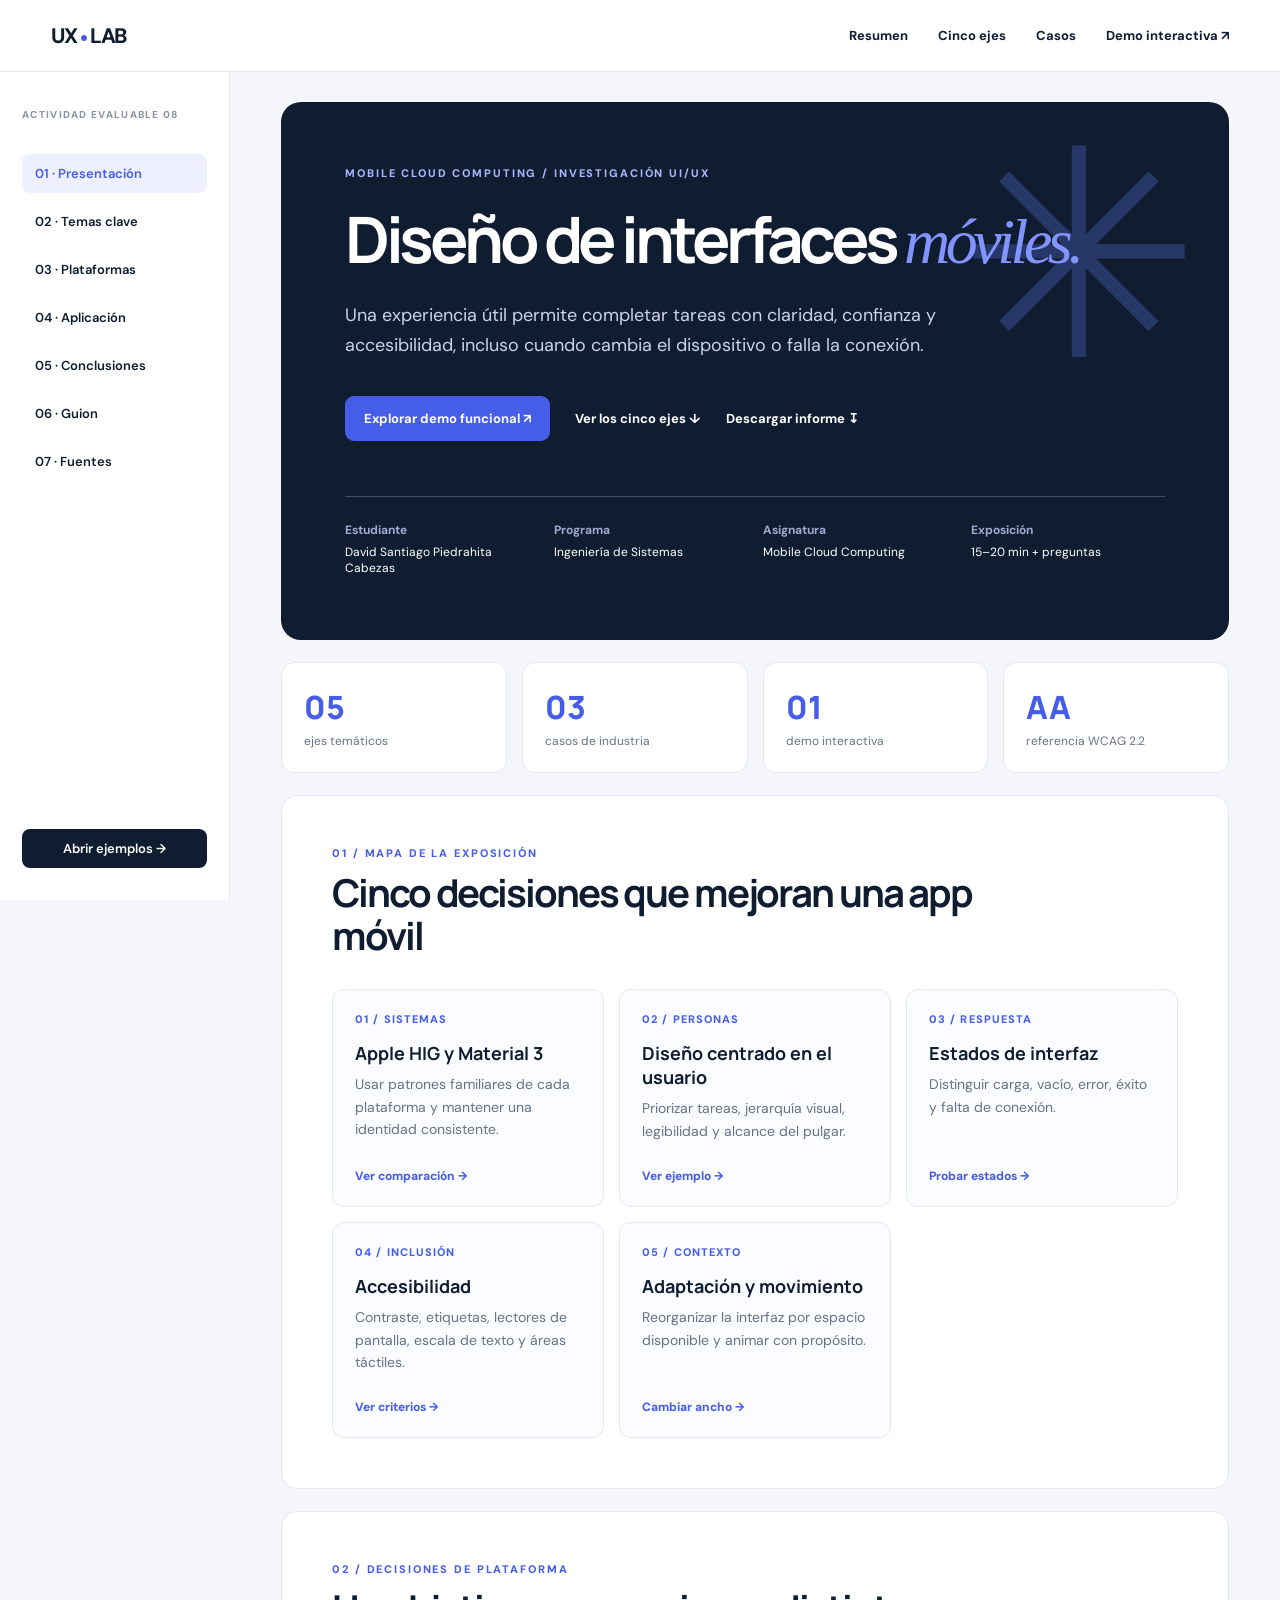
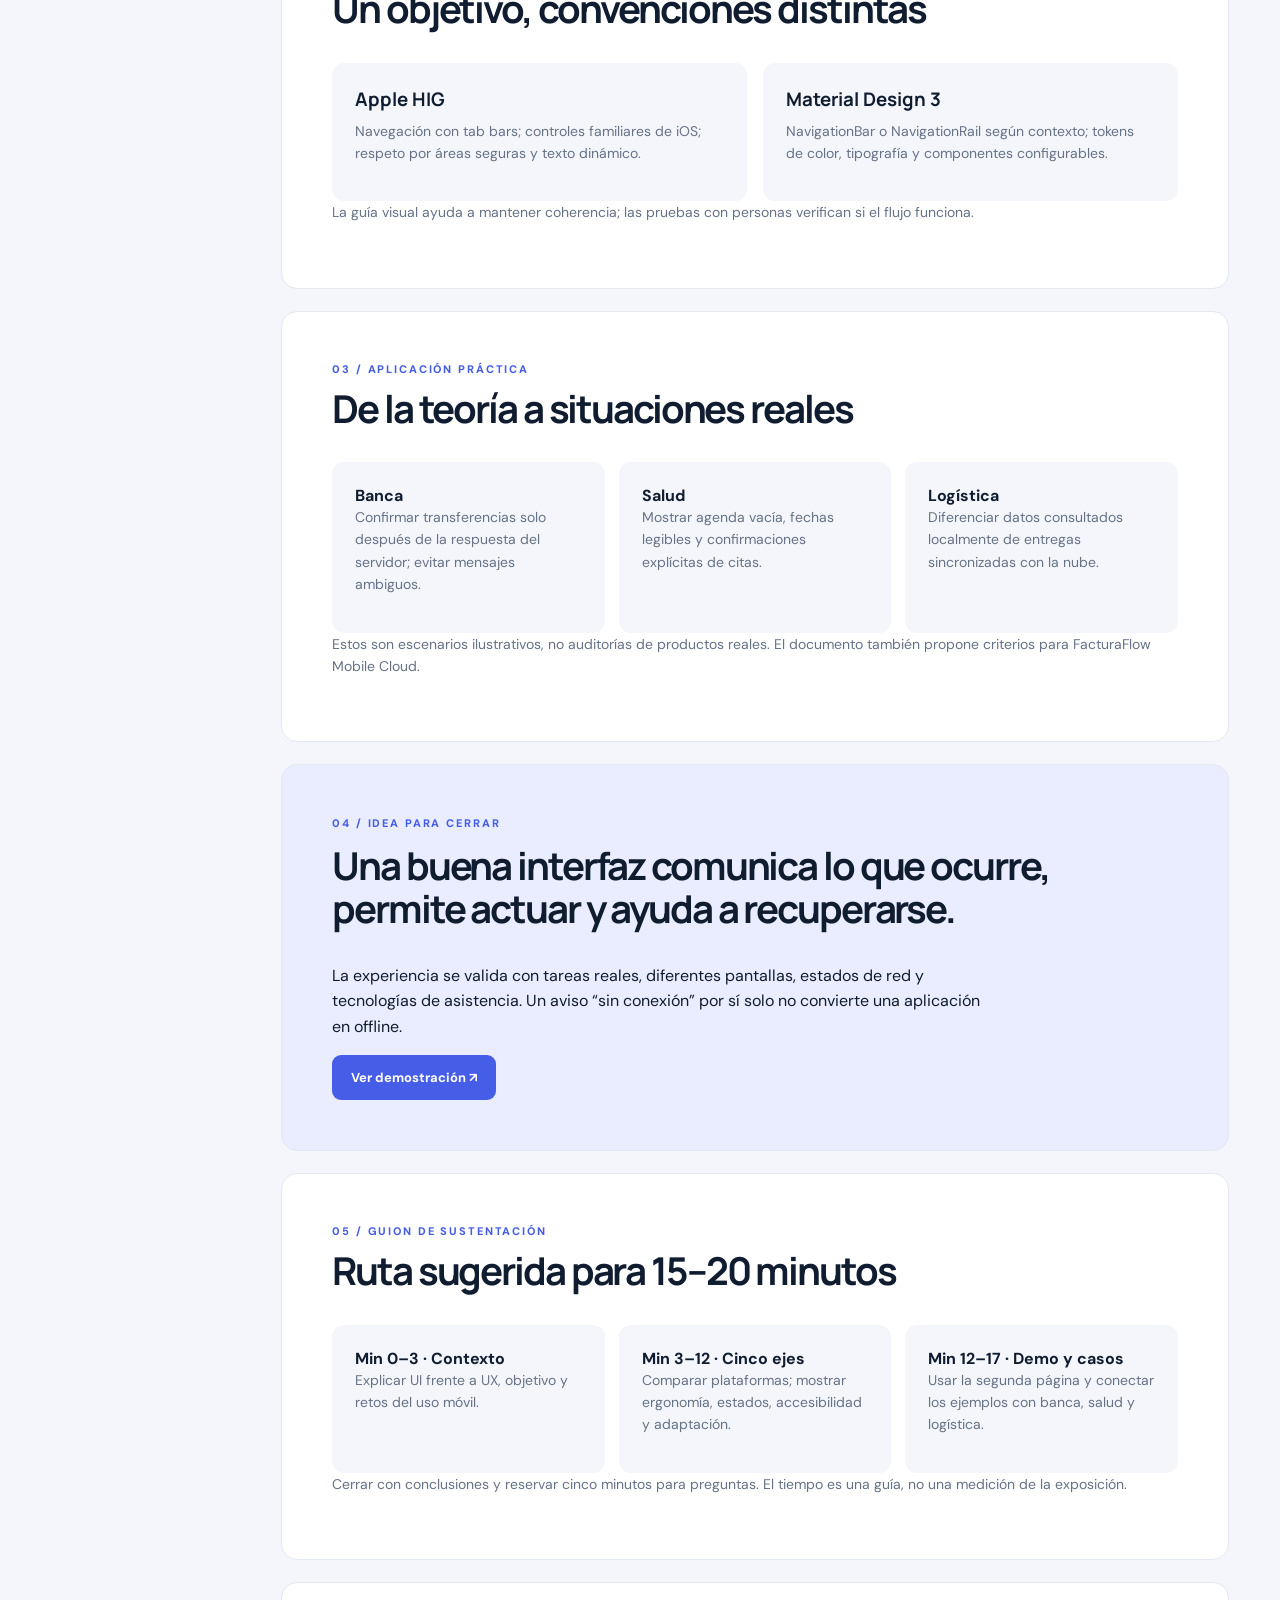
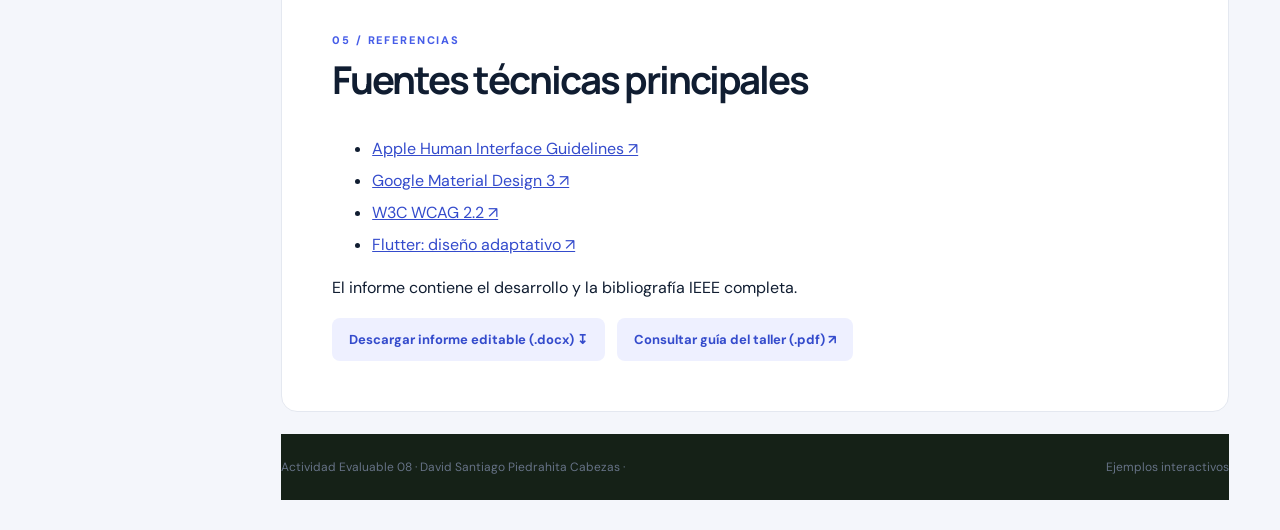
==== index.html @ 2a0f5be6 "Add Taller 8 UI UX presentation and interactive examples" ====
<!doctype html><html lang="es"><head><meta charset="utf-8"><meta name="viewport" content="width=device-width,initial-scale=1"><title>UI/UX móvil | Taller 8</title><link rel="stylesheet" href="styles.css"></head><body class="academic"><header class="dash-header"><a class="dash-logo" href="index.html">UX<span>●</span>LAB</a><nav aria-label="Navegación"><a href="#resumen">Resumen</a><a href="#ejes">Cinco ejes</a><a href="#casos">Casos</a><a href="ejemplos.html">Demo interactiva ↗</a></nav></header><main class="dash-layout"><aside class="sidebar"><p>ACTIVIDAD EVALUABLE 08</p><a href="#resumen">01 · Presentación</a><a href="#ejes">02 · Temas clave</a><a href="#comparacion">03 · Plataformas</a><a href="#casos">04 · Aplicación</a><a href="#conclusiones">05 · Conclusiones</a><a href="#guion">06 · Guion</a><a href="#fuentes">07 · Fuentes</a><a class="side-demo" href="ejemplos.html">Abrir ejemplos →</a></aside><div class="dash-main"><section id="resumen" class="intro-panel"><p class="kicker">MOBILE CLOUD COMPUTING / INVESTIGACIÓN UI/UX</p><h1>Diseño de interfaces <em>móviles.</em></h1><p class="lead">Una experiencia útil permite completar tareas con claridad, confianza y accesibilidad, incluso cuando cambia el dispositivo o falla la conexión.</p><div class="intro-actions"><a class="primary-link" href="ejemplos.html">Explorar demo funcional ↗</a><a href="#ejes">Ver los cinco ejes ↓</a><a href="documentos/informe-uiux-editable.docx" download>Descargar informe ↧</a></div><div class="identity"><span><b>Estudiante</b>David Santiago Piedrahita Cabezas</span><span><b>Programa</b>Ingeniería de Sistemas</span><span><b>Asignatura</b>Mobile Cloud Computing</span><span><b>Exposición</b>15–20 min + preguntas</span></div></section><section class="metric-row" aria-label="Resumen"><div><strong>05</strong><span>ejes temáticos</span></div><div><strong>03</strong><span>casos de industria</span></div><div><strong>01</strong><span>demo interactiva</span></div><div><strong>AA</strong><span>referencia WCAG 2.2</span></div></section><section id="ejes" class="dash-section"><p class="kicker">01 / MAPA DE LA EXPOSICIÓN</p><h2>Cinco decisiones que mejoran una app móvil</h2><div class="topic-grid"><article><span>01 / SISTEMAS</span><h3>Apple HIG y Material 3</h3><p>Usar patrones familiares de cada plataforma y mantener una identidad consistente.</p><a href="ejemplos.html#plataformas">Ver comparación →</a></article><article><span>02 / PERSONAS</span><h3>Diseño centrado en el usuario</h3><p>Priorizar tareas, jerarquía visual, legibilidad y alcance del pulgar.</p><a href="ejemplos.html#ergonomia">Ver ejemplo →</a></article><article><span>03 / RESPUESTA</span><h3>Estados de interfaz</h3><p>Distinguir carga, vacío, error, éxito y falta de conexión.</p><a href="ejemplos.html#estados">Probar estados →</a></article><article><span>04 / INCLUSIÓN</span><h3>Accesibilidad</h3><p>Contraste, etiquetas, lectores de pantalla, escala de texto y áreas táctiles.</p><a href="ejemplos.html#accesibilidad">Ver criterios →</a></article><article><span>05 / CONTEXTO</span><h3>Adaptación y movimiento</h3><p>Reorganizar la interfaz por espacio disponible y animar con propósito.</p><a href="ejemplos.html#adaptacion">Cambiar ancho →</a></article></div></section><section id="comparacion" class="dash-section"><p class="kicker">02 / DECISIONES DE PLATAFORMA</p><h2>Un objetivo, convenciones distintas</h2><div class="compare"><div><h3>Apple HIG</h3><p>Navegación con tab bars; controles familiares de iOS; respeto por áreas seguras y texto dinámico.</p></div><div><h3>Material Design 3</h3><p>NavigationBar o NavigationRail según contexto; tokens de color, tipografía y componentes configurables.</p></div></div><p class="note">La guía visual ayuda a mantener coherencia; las pruebas con personas verifican si el flujo funciona.</p></section><section id="casos" class="dash-section"><p class="kicker">03 / APLICACIÓN PRÁCTICA</p><h2>De la teoría a situaciones reales</h2><div class="case-list"><div><b>Banca</b><p>Confirmar transferencias solo después de la respuesta del servidor; evitar mensajes ambiguos.</p></div><div><b>Salud</b><p>Mostrar agenda vacía, fechas legibles y confirmaciones explícitas de citas.</p></div><div><b>Logística</b><p>Diferenciar datos consultados localmente de entregas sincronizadas con la nube.</p></div></div><p class="note">Estos son escenarios ilustrativos, no auditorías de productos reales. El documento también propone criterios para FacturaFlow Mobile Cloud.</p></section><section id="conclusiones" class="dash-section conclusion"><p class="kicker">04 / IDEA PARA CERRAR</p><h2>Una buena interfaz comunica lo que ocurre, permite actuar y ayuda a recuperarse.</h2><p>La experiencia se valida con tareas reales, diferentes pantallas, estados de red y tecnologías de asistencia. Un aviso “sin conexión” por sí solo no convierte una aplicación en offline.</p><a class="primary-link" href="ejemplos.html">Ver demostración ↗</a></section><section id="guion" class="dash-section"><p class="kicker">05 / GUION DE SUSTENTACIÓN</p><h2>Ruta sugerida para 15–20 minutos</h2><div class="case-list"><div><b>Min 0–3 · Contexto</b><p>Explicar UI frente a UX, objetivo y retos del uso móvil.</p></div><div><b>Min 3–12 · Cinco ejes</b><p>Comparar plataformas; mostrar ergonomía, estados, accesibilidad y adaptación.</p></div><div><b>Min 12–17 · Demo y casos</b><p>Usar la segunda página y conectar los ejemplos con banca, salud y logística.</p></div></div><p class="note">Cerrar con conclusiones y reservar cinco minutos para preguntas. El tiempo es una guía, no una medición de la exposición.</p></section><section id="fuentes" class="dash-section"><p class="kicker">05 / REFERENCIAS</p><h2>Fuentes técnicas principales</h2><ul class="sources"><li><a href="https://developer.apple.com/design/human-interface-guidelines/">Apple Human Interface Guidelines ↗</a></li><li><a href="https://developer.android.com/develop/ui/compose/designsystems/material3">Google Material Design 3 ↗</a></li><li><a href="https://www.w3.org/TR/WCAG22/">W3C WCAG 2.2 ↗</a></li><li><a href="https://docs.flutter.dev/ui/adaptive-responsive/general">Flutter: diseño adaptativo ↗</a></li></ul><p>El informe contiene el desarrollo y la bibliografía IEEE completa.</p><div class="document-links"><a href="documentos/informe-uiux-editable.docx" download>Descargar informe editable (.docx) ↧</a><a href="documentos/guia-taller-8.pdf" target="_blank" rel="noopener">Consultar guía del taller (.pdf) ↗</a></div></section><footer>Actividad Evaluable 08 · David Santiago Piedrahita Cabezas · <a href="ejemplos.html">Ejemplos interactivos</a></footer></div></main></body></html>
---- styles.css ----
@import url('https://fonts.googleapis.com/css2?family=DM+Sans:wght@400;500;600;700&family=Manrope:wght@400;500;600;700;800&display=swap');
:root{--ink:#18261d;--muted:#626d60;--paper:#f6f3ed;--lime:#d9ef78;--line:#d9ddd1}*{box-sizing:border-box}html{scroll-behavior:smooth}body{margin:0;background:var(--paper);color:var(--ink);font-family:'DM Sans',Arial,sans-serif}a{color:inherit;text-decoration:none}button,a{outline-offset:4px}h1,h2,h3,p{margin-top:0}h1,h2,h3{font-family:Manrope,Arial,sans-serif}h2{letter-spacing:-.06em;line-height:1.13}em{font-family:Georgia,serif;font-weight:400} .site-header{height:90px;padding:0 6%;display:flex;align-items:center;justify-content:space-between;border-bottom:1px solid var(--line)}.brand{display:flex;align-items:center;gap:10px;font-family:Manrope,sans-serif;font-size:23px;font-weight:800;letter-spacing:-.07em}.brand-mark{display:grid;place-items:center;width:35px;height:35px;border-radius:50%;background:var(--ink);color:var(--lime);font-size:22px}.site-header nav{display:flex;gap:38px;font-size:14px;font-weight:600}.site-header nav a:hover,.header-contact:hover{opacity:.55}.header-contact{font-size:14px;font-weight:700;border-bottom:1px solid;padding-bottom:6px}.header-contact span{margin-left:25px}.hero{min-height:675px;display:grid;grid-template-columns:1fr 42%;position:relative;padding:80px 6% 75px;overflow:hidden}.hero-copy{position:relative;z-index:1;align-self:center}.eyebrow{font-size:11px;letter-spacing:.17em;text-transform:uppercase;font-weight:700}.dot{display:inline-block;width:8px;height:8px;border-radius:50%;background:#91ad42;margin-right:10px}.hero h1{font-size:clamp(64px,8vw,125px);letter-spacing:-.085em;line-height:1.08;margin:32px 0 30px}.hero h1 em{color:#7b9760;letter-spacing:-.07em}.hero-description{font-size:18px;max-width:390px;line-height:1.65;color:var(--muted);margin-bottom:35px}.button{display:inline-flex;align-items:center;justify-content:space-between;gap:45px;padding:18px 24px;border-radius:3px;font-weight:700;font-size:13px;transition:transform .2s,background .2s}.button:hover{transform:translateY(-3px)}.button-dark{background:var(--ink);color:white}.button-dark:hover{background:#39513a}.hero-art{min-height:495px;background:#dce8be;border-radius:240px 240px 8px 8px;position:relative;overflow:hidden;display:flex;align-items:center;justify-content:center}.art-orbit{position:absolute;width:570px;height:570px;border:1px solid #a5b795;border-radius:50%;top:-110px;left:-95px}.art-disc{position:absolute;width:330px;height:330px;background:#a0b78c;border-radius:50%;right:-85px;top:45px}.art-card{position:relative;background:#eff1de;width:230px;height:295px;transform:rotate(-13deg);box-shadow:25px 25px 0 #6e875f;padding:25px;display:flex;flex-direction:column;justify-content:space-between;font-family:Manrope;font-size:32px;line-height:1.15;font-weight:800;letter-spacing:-.07em}.art-spark{font-size:75px;align-self:flex-end;color:#a2b659}.art-caption{position:absolute;bottom:20px;right:25px;font-size:10px;letter-spacing:.12em}.hero-index{position:absolute;bottom:32px;left:6%;right:6%;display:flex;justify-content:space-between;font-size:10px;letter-spacing:.15em;color:#737d71}.section-pad{padding:110px 6%}.section-heading{display:flex;justify-content:space-between;align-items:end;gap:50px;margin-bottom:55px}.section-heading h2,.services h2{font-size:clamp(40px,5vw,70px);margin:24px 0 0}.section-heading>p{max-width:300px;color:var(--muted);line-height:1.7;font-size:15px}.project-grid{display:grid;grid-template-columns:1fr 1fr;gap:28px}.project-visual{height:390px;overflow:hidden;display:flex;align-items:center;justify-content:center}.project-one{background:#e5d9c6}.mock-app{width:67%;height:320px;background:#f9f4e8;border-radius:16px 16px 0 0;box-shadow:0 20px 45px #6d5e4d55;padding:22px 26px;transform:rotate(-6deg) translateY(35px)}.mock-top{display:flex;justify-content:space-between;font-weight:800}.mock-middle{font-family:Manrope;font-weight:800;font-size:clamp(24px,3vw,39px);letter-spacing:-.07em;margin-top:60px;line-height:1.13}.mock-middle i{font-family:Georgia;color:#b17b62;font-weight:400}.mock-pill{display:inline-block;margin-top:32px;background:#262b25;color:white;border-radius:30px;padding:11px 18px;font-size:10px}.project-two{background:#cfdfb8;position:relative}.mock-circle{width:320px;height:320px;border-radius:50%;background:#789765;position:absolute;right:7%;top:4%}.mock-label{position:relative;background:#f5f2df;padding:45px 35px;width:235px;height:285px;transform:rotate(8deg);font:800 47px/1 Manrope;letter-spacing:-.09em;box-shadow:-20px 20px 0 #afc095}.mock-label i{font-family:Georgia;font-weight:400;color:#718d64}.mock-label small{display:block;font:500 11px/1.5 'DM Sans';letter-spacing:0;margin-top:42px}.project-meta{display:flex;justify-content:space-between;align-items:start;padding:22px 3px}.project-meta h3{font-size:21px;margin-bottom:5px}.project-meta p{font-size:13px;color:var(--muted)}.project-meta>span{font-size:25px}.services{background:#e9eee3;display:grid;grid-template-columns:42% 1fr;gap:7%}.services-intro>p:last-child{line-height:1.75;color:var(--muted);max-width:380px;margin-top:30px}.service-list>div{display:grid;grid-template-columns:30px 1fr 22px;column-gap:20px;border-bottom:1px solid #c6d1c1;padding:25px 0}.service-list>div:first-child{border-top:1px solid #c6d1c1}.service-list span{font-size:13px}.service-list h3{font-size:23px;margin:0}.service-list p{grid-column:2;color:var(--muted);font-size:13px;line-height:1.5;margin:6px 0 0}.about{background:#d9ef78}.about-content{display:grid;grid-template-columns:1.5fr 1fr;gap:12%;align-items:end}.about h2{font-size:clamp(46px,6vw,85px);margin:25px 0 55px}.about-content p{line-height:1.75;max-width:350px;margin-bottom:65px}.about-bottom{display:flex;justify-content:space-between;align-items:center;border-top:1px solid #abc35d;padding-top:25px;font-size:12px;font-weight:600}.asterisk{font-size:38px}.contact{background:var(--ink);color:white;text-align:center}.contact .eyebrow{color:var(--lime)}.contact h2{font-size:clamp(48px,6vw,85px);margin:30px 0 40px}.contact h2 em{color:var(--lime)}.button-light{background:var(--lime);color:var(--ink)}.button-light:hover{background:white}footer{background:#152117;color:white;display:flex;align-items:center;justify-content:space-between;padding:35px 6%;font-size:12px}footer p{color:#a9b8a8;margin:0}footer .brand-mark{background:var(--lime);color:var(--ink)}@media(max-width:800px){.site-header{height:72px}.site-header nav{display:none}.hero{grid-template-columns:1fr;padding-top:65px}.hero h1{font-size:clamp(58px,12vw,95px)}.hero-art{min-height:400px;margin-top:55px}.hero-index{position:static;grid-column:1;margin-top:40px}.section-heading,.about-content{display:block}.section-heading>p{margin-top:25px}.services{grid-template-columns:1fr}.project-visual{height:300px}}@media(max-width:560px){.site-header,.section-pad{padding-left:6%;padding-right:6%}.hero{padding-left:6%;padding-right:6%}.hero h1{font-size:57px}.hero-art{min-height:340px}.project-grid{grid-template-columns:1fr}.section-pad{padding-top:75px;padding-bottom:75px}.services h2,.section-heading h2{font-size:42px}.about h2{font-size:48px}.about-bottom span:first-child{max-width:100px}.about-bottom span:last-child{max-width:100px;text-align:right}footer{flex-wrap:wrap;gap:20px}footer p{order:3;width:100%}.hero-index span{display:none}}
/* Presentación del Taller 8 */
:root{--navy:#101d31;--blue:#465de8;--soft:#f4f6fb}.academic{background:var(--soft);color:var(--navy);font-family:'DM Sans',Arial,sans-serif}.academic h1,.academic h2,.academic h3{font-family:Manrope,Arial,sans-serif}.academic em{color:#8294ff}.dash-header{height:72px;background:#fff;border-bottom:1px solid #e4e8f0;padding:0 4%;display:flex;align-items:center;justify-content:space-between;position:sticky;top:0;z-index:10}.dash-logo{font-weight:800;font-size:21px;letter-spacing:-.06em}.dash-logo span{color:var(--blue);font-size:14px;vertical-align:middle;margin:0 3px}.dash-header nav{display:flex;gap:30px;font-size:13px;font-weight:700}.dash-header nav a:hover,.sidebar a:hover{color:var(--blue)}.dash-layout{display:grid;grid-template-columns:230px 1fr}.sidebar{background:#fff;border-right:1px solid #e4e8f0;min-height:calc(100vh - 72px);padding:32px 22px;position:sticky;top:72px;height:calc(100vh - 72px);display:flex;flex-direction:column;gap:9px}.sidebar p{font-size:10px;font-weight:800;letter-spacing:.13em;color:#8b94a6;margin:4px 0 24px}.sidebar a{font-size:13px;padding:11px 13px;border-radius:8px;font-weight:600}.sidebar a:first-of-type{background:#eef0ff;color:var(--blue)}.sidebar .side-demo{margin-top:auto;background:var(--navy);color:#fff;text-align:center}.dash-main{min-width:0;padding:30px clamp(22px,4vw,65px)}.intro-panel{background:var(--navy);border-radius:20px;padding:clamp(30px,5vw,65px);color:white;overflow:hidden;position:relative}.intro-panel:after{content:'✳';position:absolute;font-size:290px;color:#273868;right:3%;top:2%;line-height:1;z-index:0}.intro-panel>*{position:relative;z-index:1}.kicker{font-size:11px;letter-spacing:.17em;font-weight:800;color:var(--blue)}.intro-panel .kicker{color:#a9b7ff}.intro-panel h1,.demo-hero h1{font-size:clamp(42px,5vw,78px);line-height:1.1;letter-spacing:-.07em;max-width:750px;margin:24px 0}.lead{font-size:18px;line-height:1.65;max-width:600px;color:#cbd3e8}.intro-actions{display:flex;align-items:center;gap:25px;margin:35px 0 55px;font-size:13px;font-weight:700}.primary-link{display:inline-block;background:var(--blue);color:white;border:0;border-radius:9px;padding:14px 19px;font:700 13px 'DM Sans';cursor:pointer}.primary-link:hover{background:#3146c5}.identity{border-top:1px solid #40506b;padding-top:25px;display:grid;grid-template-columns:repeat(4,1fr);gap:15px;font-size:12px}.identity span b{display:block;color:#9eacd0;margin-bottom:6px}.metric-row{display:grid;grid-template-columns:repeat(4,1fr);gap:15px;margin:22px 0}.metric-row div{background:#fff;border:1px solid #e4e8f0;border-radius:13px;padding:22px}.metric-row strong{font:800 32px Manrope;display:block;color:var(--blue)}.metric-row span{color:#677286;font-size:12px}.dash-section{background:#fff;border:1px solid #e4e8f0;border-radius:16px;padding:clamp(25px,4vw,50px);margin:22px 0;scroll-margin-top:90px}.dash-section h2{font-size:clamp(30px,3vw,45px);letter-spacing:-.055em;max-width:650px}.topic-grid{display:grid;grid-template-columns:repeat(3,1fr);gap:15px}.topic-grid article{border:1px solid #e4e8f0;background:#fbfcff;border-radius:12px;padding:22px;display:flex;flex-direction:column}.topic-grid article>span,.number{color:var(--blue);font-size:11px;font-weight:800;letter-spacing:.1em}.topic-grid h3{font-size:18px;margin:15px 0 8px}.topic-grid p,.compare p,.case-list p,.note{color:#667286;line-height:1.6;font-size:14px}.topic-grid a{color:var(--blue);font-size:12px;font-weight:800;margin-top:auto;padding-top:12px}.compare{display:grid;grid-template-columns:1fr 1fr;gap:16px}.compare div,.case-list div{background:#f4f6fb;padding:23px;border-radius:12px}.compare h3{margin-bottom:8px}.case-list{display:grid;grid-template-columns:repeat(3,1fr);gap:14px}.conclusion{background:#e9edff}.conclusion h2{max-width:780px}.conclusion p{max-width:650px;line-height:1.6}.sources{line-height:2}.sources a{color:#344bcc;text-decoration:underline}.dash-main footer,.demo-main footer{padding:25px 0;color:#667286;font-size:12px}.demo-main{max-width:1200px;margin:auto;padding:40px 5%}.demo-hero{padding:40px 0 70px}.demo-hero h1{color:var(--navy)}.demo-hero p:last-child{max-width:620px;color:#667286;line-height:1.6}.demo-section{scroll-margin-top:90px;background:#fff;border:1px solid #e4e8f0;border-radius:18px;padding:55px;display:grid;grid-template-columns:1fr 1fr;gap:60px;align-items:center;margin-bottom:25px;min-height:420px}.demo-section.reverse .demo-text{order:2}.demo-text h2{font-size:clamp(32px,3vw,48px);letter-spacing:-.06em;margin:18px 0}.demo-text p,.demo-text li{color:#5f6d81;line-height:1.7;font-size:15px}.segmented,.state-controls{display:flex;flex-wrap:wrap;gap:8px;margin-top:25px}.segmented button,.state-controls button{border:1px solid #dce2f0;background:white;color:var(--navy);border-radius:8px;padding:12px 16px;min-height:44px;cursor:pointer;font-weight:700}.segmented button.active,.state-controls button.active{background:var(--blue);color:white;border-color:var(--blue)}.phone-wrap{display:flex;justify-content:center;background:#eef1ff;border-radius:16px;padding:25px}.phone{width:245px;height:440px;border:7px solid #222f46;background:#f9faff;border-radius:30px;position:relative;overflow:hidden;box-shadow:0 18px 28px #26345d30}.phone-status{padding:15px 17px;font-size:10px;font-weight:800;display:flex;justify-content:space-between}.phone-content{padding:23px 18px}.phone-content>small,.phone-card small{font-size:10px;font-weight:800;color:#7c88a7}.phone-content h3{font-size:27px;line-height:1.13;letter-spacing:-.06em;margin:13px 0 25px}.phone-card{background:#dce3ff;border-radius:13px;padding:17px;margin-bottom:11px}.phone-card b{display:block;margin:10px 0 4px}.phone-card p,.phone-content p{font-size:11px;color:#69758e}.phone-card.pale{background:#edf0f7}.phone-nav{position:absolute;bottom:0;left:0;right:0;background:#fff;border-top:1px solid #dce2ee;display:flex;justify-content:space-around;padding:12px}.phone-nav span{text-align:center;color:#394fbb}.phone-nav small{display:block;font-size:9px}.phone.material{border-radius:23px}.phone.material .phone-card{border-radius:23px;background:#dce7de}.phone.material .phone-nav{border-radius:20px 20px 0 0;background:#edf2e9}.phone label{display:block;font-size:11px;font-weight:700;margin:15px 0 5px}.phone input{width:100%;padding:10px;border:1px solid #c7d0df;border-radius:7px;font-size:11px;background:white}.phone-action{position:absolute;bottom:38px;left:15px;right:15px;background:var(--blue);color:white;border:0;border-radius:9px;min-height:48px;font-weight:800;cursor:pointer}.phone-feedback{position:absolute;bottom:2px;left:12px;right:12px;font-size:9px;text-align:center}.tip{padding:15px;background:#eff2ff;border-left:3px solid var(--blue)}.state-card,.check-card{border:1px solid #e4e8f0;background:#fafbff;padding:35px;border-radius:16px}.state-icon{width:60px;height:60px;border-radius:50%;display:grid;place-items:center;background:#e4e9ff;color:var(--blue);font-size:32px}.state-card h3{font-size:24px;margin:20px 0 8px}.state-card p{color:#667286;min-height:45px}.check-card label{display:flex;align-items:center;gap:12px;padding:13px 0;border-top:1px solid #e1e6f0;font-size:13px}.check-card input{width:20px;height:20px;accent-color:var(--blue)}.adaptive-card{display:grid;grid-template-columns:1fr 1fr;gap:12px}.adaptive-card div{background:#e9edff;padding:25px;border-radius:13px}.adaptive-card span{color:var(--blue);font-weight:800}.adaptive-card h3{margin:35px 0 5px}.adaptive-card p{font-size:13px;color:#667286}@media(max-width:950px){.sidebar{display:none}.dash-layout{display:block}.topic-grid{grid-template-columns:repeat(2,1fr)}.identity{grid-template-columns:repeat(2,1fr)}.demo-section{gap:25px;padding:30px}}@media(max-width:650px){.dash-header nav a:not(:last-child){display:none}.dash-header{padding:0 5%}.dash-main{padding:18px}.intro-panel:after{font-size:180px;right:-30px}.intro-actions{flex-wrap:wrap}.identity,.metric-row,.topic-grid,.compare,.case-list,.demo-section,.adaptive-card{grid-template-columns:1fr}.demo-section.reverse .demo-text{order:0}.demo-main{padding:20px}.demo-section{padding:24px}.metric-row{grid-template-columns:repeat(2,1fr)}}@media(prefers-reduced-motion:reduce){*,*:before,*:after{scroll-behavior:auto!important;transition:none!important;animation:none!important}}.academic :focus-visible{outline:3px solid #f5a623;outline-offset:3px}
.document-links{display:flex;flex-wrap:wrap;gap:12px;margin-top:20px}.document-links a{display:inline-block;background:#eef0ff;color:#344bcc;border-radius:8px;padding:13px 17px;font-size:13px;font-weight:700}.document-links a:hover{background:#dfe5ff}
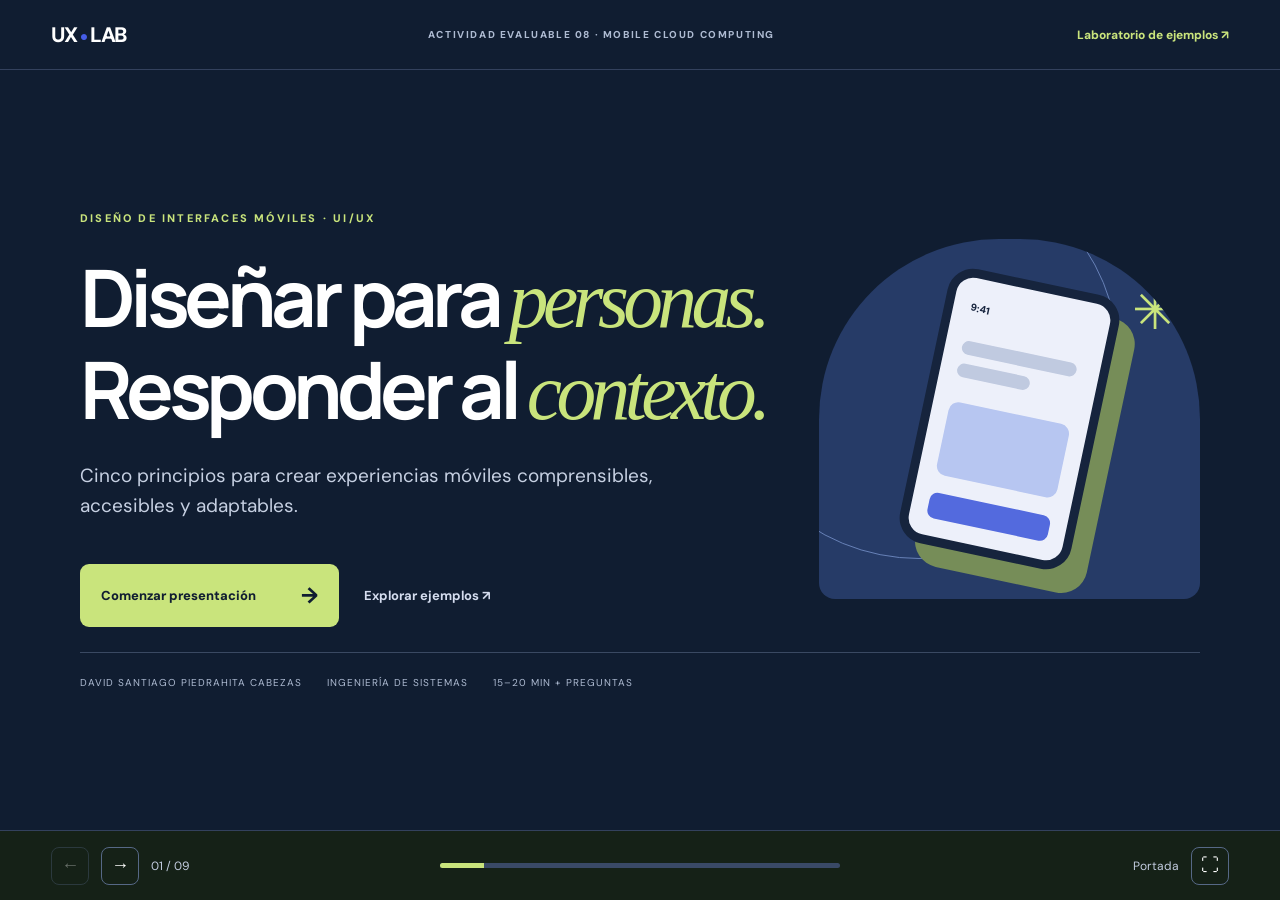
==== commit 2d541a4b: "Redesign presentation as interactive slides and expand examples" ====
--- a/index.html
+++ b/index.html
@@ -1 +1,18 @@
-<!doctype html><html lang="es"><head><meta charset="utf-8"><meta name="viewport" content="width=device-width,initial-scale=1"><title>UI/UX móvil | Taller 8</title><link rel="stylesheet" href="styles.css"></head><body class="academic"><header class="dash-header"><a class="dash-logo" href="index.html">UX<span>●</span>LAB</a><nav aria-label="Navegación"><a href="#resumen">Resumen</a><a href="#ejes">Cinco ejes</a><a href="#casos">Casos</a><a href="ejemplos.html">Demo interactiva ↗</a></nav></header><main class="dash-layout"><aside class="sidebar"><p>ACTIVIDAD EVALUABLE 08</p><a href="#resumen">01 · Presentación</a><a href="#ejes">02 · Temas clave</a><a href="#comparacion">03 · Plataformas</a><a href="#casos">04 · Aplicación</a><a href="#conclusiones">05 · Conclusiones</a><a href="#guion">06 · Guion</a><a href="#fuentes">07 · Fuentes</a><a class="side-demo" href="ejemplos.html">Abrir ejemplos →</a></aside><div class="dash-main"><section id="resumen" class="intro-panel"><p class="kicker">MOBILE CLOUD COMPUTING / INVESTIGACIÓN UI/UX</p><h1>Diseño de interfaces <em>móviles.</em></h1><p class="lead">Una experiencia útil permite completar tareas con claridad, confianza y accesibilidad, incluso cuando cambia el dispositivo o falla la conexión.</p><div class="intro-actions"><a class="primary-link" href="ejemplos.html">Explorar demo funcional ↗</a><a href="#ejes">Ver los cinco ejes ↓</a><a href="documentos/informe-uiux-editable.docx" download>Descargar informe ↧</a></div><div class="identity"><span><b>Estudiante</b>David Santiago Piedrahita Cabezas</span><span><b>Programa</b>Ingeniería de Sistemas</span><span><b>Asignatura</b>Mobile Cloud Computing</span><span><b>Exposición</b>15–20 min + preguntas</span></div></section><section class="metric-row" aria-label="Resumen"><div><strong>05</strong><span>ejes temáticos</span></div><div><strong>03</strong><span>casos de industria</span></div><div><strong>01</strong><span>demo interactiva</span></div><div><strong>AA</strong><span>referencia WCAG 2.2</span></div></section><section id="ejes" class="dash-section"><p class="kicker">01 / MAPA DE LA EXPOSICIÓN</p><h2>Cinco decisiones que mejoran una app móvil</h2><div class="topic-grid"><article><span>01 / SISTEMAS</span><h3>Apple HIG y Material 3</h3><p>Usar patrones familiares de cada plataforma y mantener una identidad consistente.</p><a href="ejemplos.html#plataformas">Ver comparación →</a></article><article><span>02 / PERSONAS</span><h3>Diseño centrado en el usuario</h3><p>Priorizar tareas, jerarquía visual, legibilidad y alcance del pulgar.</p><a href="ejemplos.html#ergonomia">Ver ejemplo →</a></article><article><span>03 / RESPUESTA</span><h3>Estados de interfaz</h3><p>Distinguir carga, vacío, error, éxito y falta de conexión.</p><a href="ejemplos.html#estados">Probar estados →</a></article><article><span>04 / INCLUSIÓN</span><h3>Accesibilidad</h3><p>Contraste, etiquetas, lectores de pantalla, escala de texto y áreas táctiles.</p><a href="ejemplos.html#accesibilidad">Ver criterios →</a></article><article><span>05 / CONTEXTO</span><h3>Adaptación y movimiento</h3><p>Reorganizar la interfaz por espacio disponible y animar con propósito.</p><a href="ejemplos.html#adaptacion">Cambiar ancho →</a></article></div></section><section id="comparacion" class="dash-section"><p class="kicker">02 / DECISIONES DE PLATAFORMA</p><h2>Un objetivo, convenciones distintas</h2><div class="compare"><div><h3>Apple HIG</h3><p>Navegación con tab bars; controles familiares de iOS; respeto por áreas seguras y texto dinámico.</p></div><div><h3>Material Design 3</h3><p>NavigationBar o NavigationRail según contexto; tokens de color, tipografía y componentes configurables.</p></div></div><p class="note">La guía visual ayuda a mantener coherencia; las pruebas con personas verifican si el flujo funciona.</p></section><section id="casos" class="dash-section"><p class="kicker">03 / APLICACIÓN PRÁCTICA</p><h2>De la teoría a situaciones reales</h2><div class="case-list"><div><b>Banca</b><p>Confirmar transferencias solo después de la respuesta del servidor; evitar mensajes ambiguos.</p></div><div><b>Salud</b><p>Mostrar agenda vacía, fechas legibles y confirmaciones explícitas de citas.</p></div><div><b>Logística</b><p>Diferenciar datos consultados localmente de entregas sincronizadas con la nube.</p></div></div><p class="note">Estos son escenarios ilustrativos, no auditorías de productos reales. El documento también propone criterios para FacturaFlow Mobile Cloud.</p></section><section id="conclusiones" class="dash-section conclusion"><p class="kicker">04 / IDEA PARA CERRAR</p><h2>Una buena interfaz comunica lo que ocurre, permite actuar y ayuda a recuperarse.</h2><p>La experiencia se valida con tareas reales, diferentes pantallas, estados de red y tecnologías de asistencia. Un aviso “sin conexión” por sí solo no convierte una aplicación en offline.</p><a class="primary-link" href="ejemplos.html">Ver demostración ↗</a></section><section id="guion" class="dash-section"><p class="kicker">05 / GUION DE SUSTENTACIÓN</p><h2>Ruta sugerida para 15–20 minutos</h2><div class="case-list"><div><b>Min 0–3 · Contexto</b><p>Explicar UI frente a UX, objetivo y retos del uso móvil.</p></div><div><b>Min 3–12 · Cinco ejes</b><p>Comparar plataformas; mostrar ergonomía, estados, accesibilidad y adaptación.</p></div><div><b>Min 12–17 · Demo y casos</b><p>Usar la segunda página y conectar los ejemplos con banca, salud y logística.</p></div></div><p class="note">Cerrar con conclusiones y reservar cinco minutos para preguntas. El tiempo es una guía, no una medición de la exposición.</p></section><section id="fuentes" class="dash-section"><p class="kicker">05 / REFERENCIAS</p><h2>Fuentes técnicas principales</h2><ul class="sources"><li><a href="https://developer.apple.com/design/human-interface-guidelines/">Apple Human Interface Guidelines ↗</a></li><li><a href="https://developer.android.com/develop/ui/compose/designsystems/material3">Google Material Design 3 ↗</a></li><li><a href="https://www.w3.org/TR/WCAG22/">W3C WCAG 2.2 ↗</a></li><li><a href="https://docs.flutter.dev/ui/adaptive-responsive/general">Flutter: diseño adaptativo ↗</a></li></ul><p>El informe contiene el desarrollo y la bibliografía IEEE completa.</p><div class="document-links"><a href="documentos/informe-uiux-editable.docx" download>Descargar informe editable (.docx) ↧</a><a href="documentos/guia-taller-8.pdf" target="_blank" rel="noopener">Consultar guía del taller (.pdf) ↗</a></div></section><footer>Actividad Evaluable 08 · David Santiago Piedrahita Cabezas · <a href="ejemplos.html">Ejemplos interactivos</a></footer></div></main></body></html>
+<!doctype html>
+<html lang="es"><head><meta charset="utf-8"><meta name="viewport" content="width=device-width,initial-scale=1"><meta name="theme-color" content="#101d31"><meta name="description" content="Presentación dinámica del Taller 8 sobre diseño UI/UX móvil."><title>Presentación UI/UX móvil · Taller 8</title><link rel="stylesheet" href="styles.css"></head>
+<body class="presentation">
+<a class="skip-link" href="#slide-stage">Ir a la presentación</a>
+<header class="presentation-header"><a class="dash-logo" href="index.html" aria-label="Inicio de presentación">UX<span>●</span>LAB</a><span class="presentation-course">ACTIVIDAD EVALUABLE 08 · MOBILE CLOUD COMPUTING</span><a class="presentation-demo" href="ejemplos.html">Laboratorio de ejemplos ↗</a></header>
+<main id="slide-stage" class="slide-stage" tabindex="-1" aria-label="Presentación del Taller 8">
+<section class="slide active" data-title="Portada" aria-labelledby="slide-1-title"><div class="slide-content cover"><div><p class="slide-kicker">DISEÑO DE INTERFACES MÓVILES · UI/UX</p><h1 id="slide-1-title">Diseñar para <em>personas.</em><br>Responder al <em>contexto.</em></h1><p class="slide-lead">Cinco principios para crear experiencias móviles comprensibles, accesibles y adaptables.</p><div class="cover-actions"><button type="button" class="slide-cta" data-next>Comenzar presentación <span>→</span></button><a href="ejemplos.html">Explorar ejemplos ↗</a></div></div><div class="cover-art" aria-hidden="true"><div class="art-ring"></div><div class="art-device"><span>9:41</span><div class="art-line"></div><div class="art-line short"></div><div class="art-tile"></div><div class="art-button"></div></div><span class="art-star">✳</span></div><div class="cover-author"><span>DAVID SANTIAGO PIEDRAHITA CABEZAS</span><span>INGENIERÍA DE SISTEMAS</span><span>15–20 MIN + PREGUNTAS</span></div></div></section>
+<section class="slide" data-title="Propósito" aria-labelledby="slide-2-title"><div class="slide-content"><p class="slide-kicker">01 / PUNTO DE PARTIDA</p><h2 id="slide-2-title">Una interfaz funciona cuando la persona <em>entiende y actúa.</em></h2><div class="principle-grid"><div><span>UI</span><h3>Lo que se ve y se toca</h3><p>Controles, tipografía, colores, formularios y navegación.</p></div><div><span>UX</span><h3>Lo que se vive</h3><p>Aprender, completar una tarea, recuperarse de errores y confiar en el resultado.</p></div></div><p class="slide-takeaway">Pregunta guía: ¿puede alguien completar la tarea sin recibir instrucciones?</p></div></section>
+<section class="slide" data-title="Plataformas" aria-labelledby="slide-3-title"><div class="slide-content"><p class="slide-kicker">02 / PAUTAS DE PLATAFORMA</p><h2 id="slide-3-title">Consistencia con el sistema. <em>Claridad para la tarea.</em></h2><div class="platform-grid"><article><div class="platform-icon apple">◉</div><h3>Apple HIG</h3><p>Tab bars, controles familiares de iOS, áreas seguras y texto dinámico.</p></article><article><div class="platform-icon material">◆</div><h3>Material Design 3</h3><p>NavigationBar o NavigationRail, componentes y tokens visuales coherentes.</p></article></div><p class="slide-takeaway">Las guías orientan decisiones; las pruebas con personas comprueban el resultado.</p></div></section>
+<section class="slide" data-title="Personas" aria-labelledby="slide-4-title"><div class="slide-content"><p class="slide-kicker">03 / DISEÑO CENTRADO EN LA PERSONA</p><h2 id="slide-4-title">Priorizar lo importante en una pantalla <em>pequeña.</em></h2><div class="steps"><div><b>01</b><h3>Comprender</h3><p>Tarea, contexto, atención y uso con una mano.</p></div><div><b>02</b><h3>Organizar</h3><p>Título, datos esenciales y acción principal en una jerarquía clara.</p></div><div><b>03</b><h3>Responder</h3><p>Confirmar la acción con señales visibles y, cuando aporte valor, hápticas.</p></div></div><p class="slide-takeaway">La zona del pulgar cambia según la mano, el agarre y el dispositivo.</p></div></section>
+<section class="slide" data-title="Estados" aria-labelledby="slide-5-title"><div class="slide-content"><p class="slide-kicker">04 / ESTADOS DE INTERFAZ</p><h2 id="slide-5-title">El sistema siempre debe explicar <em>qué ocurre.</em></h2><div class="state-map"><div><span>◌</span><b>Carga</b><small>Esperar con contexto</small></div><div><span>＋</span><b>Vacío</b><small>Indicar siguiente paso</small></div><div><span>!</span><b>Error</b><small>Ofrecer recuperación</small></div><div><span>⌁</span><b>Sin conexión</b><small>Distinguir datos locales</small></div><div><span>✓</span><b>Éxito</b><small>Confirmar resultado</small></div></div><p class="slide-takeaway">Mostrar “sin conexión” no significa que exista sincronización offline.</p></div></section>
+<section class="slide" data-title="Accesibilidad" aria-labelledby="slide-6-title"><div class="slide-content"><p class="slide-kicker">05 / ACCESIBILIDAD</p><h2 id="slide-6-title">Diseñar para más formas de <em>percibir y actuar.</em></h2><div class="access-grid"><div><strong>4,5:1</strong><span>Contraste mínimo para texto normal en WCAG AA, con excepciones.</span></div><div><strong>48 dp</strong><span>Área táctil recomendada en Android.</span></div><div><strong>44 pt</strong><span>Área táctil recomendada en iOS.</span></div></div><p class="slide-takeaway">Verificar etiquetas y orden con TalkBack o VoiceOver, ampliar texto y probar controles reales.</p></div></section>
+<section class="slide" data-title="Adaptación" aria-labelledby="slide-7-title"><div class="slide-content"><p class="slide-kicker">06 / ADAPTACIÓN Y MICROINTERACCIONES</p><h2 id="slide-7-title">La tarea permanece clara aunque <em>cambie la pantalla.</em></h2><div class="adaptive-illustration"><div class="compact-diagram"><span>ÁREA COMPACTA</span><i></i><i></i><i></i><b>● ● ●</b></div><span class="adaptive-arrow">→</span><div class="wide-diagram"><span>ÁREA AMPLIA</span><div><b>●<br>●<br>●</b><i></i><i></i></div></div></div><p class="slide-takeaway">Reorganizar por espacio disponible; animar solo para explicar cambios y respetar movimiento reducido.</p></div></section>
+<section class="slide" data-title="Conclusiones" aria-labelledby="slide-8-title"><div class="slide-content"><p class="slide-kicker">07 / CONCLUSIONES</p><h2 id="slide-8-title">Una experiencia de calidad une <em>diseño, comportamiento y evidencia.</em></h2><div class="conclusion-points"><p><b>01</b> Las pautas aportan consistencia, pero no reemplazan la investigación.</p><p><b>02</b> Los estados reducen incertidumbre y facilitan la recuperación.</p><p><b>03</b> La accesibilidad y la adaptación se comprueban en contexto.</p></div><p class="slide-takeaway">Siguiente paso: llevar estos criterios al prototipo y evaluarlos con tareas reales.</p></div></section>
+<section class="slide" data-title="Cierre" aria-labelledby="slide-9-title"><div class="slide-content closing"><p class="slide-kicker">FIN DE LA PRESENTACIÓN · PREGUNTAS</p><h2 id="slide-9-title">¿Cómo se siente una app cuando <em>sí te entiende?</em></h2><p>Exploremos las decisiones de diseño en el laboratorio interactivo.</p><div class="cover-actions"><a class="slide-cta" href="ejemplos.html">Abrir ejemplos <span>↗</span></a><a href="documentos/informe-uiux-editable.docx" download>Descargar investigación ↧</a></div><div class="closing-sources"><a href="https://developer.apple.com/design/human-interface-guidelines/">Apple HIG</a><a href="https://developer.android.com/develop/ui/compose/designsystems/material3">Material 3</a><a href="https://www.w3.org/TR/WCAG22/">WCAG 2.2</a><a href="https://docs.flutter.dev/ui/adaptive-responsive/general">Flutter Adaptativo</a></div></div></section>
+</main>
+<footer class="presentation-controls"><div class="control-group"><button id="prev-slide" type="button" aria-label="Diapositiva anterior">←</button><button id="next-slide" type="button" aria-label="Diapositiva siguiente">→</button><span id="slide-counter" aria-live="polite">01 / 09</span></div><div class="progress-track" role="progressbar" aria-label="Progreso de la presentación" aria-valuemin="1" aria-valuemax="9" aria-valuenow="1"><span id="progress-fill"></span></div><div class="control-group"><span id="slide-label">Portada</span><button id="fullscreen-slide" type="button" aria-label="Pantalla completa" title="Pantalla completa">⛶</button></div></footer>
+<script src="script.js"></script></body></html>
--- a/styles.css
+++ b/styles.css
@@ -3,3 +3,7 @@
 /* Presentación del Taller 8 */
 :root{--navy:#101d31;--blue:#465de8;--soft:#f4f6fb}.academic{background:var(--soft);color:var(--navy);font-family:'DM Sans',Arial,sans-serif}.academic h1,.academic h2,.academic h3{font-family:Manrope,Arial,sans-serif}.academic em{color:#8294ff}.dash-header{height:72px;background:#fff;border-bottom:1px solid #e4e8f0;padding:0 4%;display:flex;align-items:center;justify-content:space-between;position:sticky;top:0;z-index:10}.dash-logo{font-weight:800;font-size:21px;letter-spacing:-.06em}.dash-logo span{color:var(--blue);font-size:14px;vertical-align:middle;margin:0 3px}.dash-header nav{display:flex;gap:30px;font-size:13px;font-weight:700}.dash-header nav a:hover,.sidebar a:hover{color:var(--blue)}.dash-layout{display:grid;grid-template-columns:230px 1fr}.sidebar{background:#fff;border-right:1px solid #e4e8f0;min-height:calc(100vh - 72px);padding:32px 22px;position:sticky;top:72px;height:calc(100vh - 72px);display:flex;flex-direction:column;gap:9px}.sidebar p{font-size:10px;font-weight:800;letter-spacing:.13em;color:#8b94a6;margin:4px 0 24px}.sidebar a{font-size:13px;padding:11px 13px;border-radius:8px;font-weight:600}.sidebar a:first-of-type{background:#eef0ff;color:var(--blue)}.sidebar .side-demo{margin-top:auto;background:var(--navy);color:#fff;text-align:center}.dash-main{min-width:0;padding:30px clamp(22px,4vw,65px)}.intro-panel{background:var(--navy);border-radius:20px;padding:clamp(30px,5vw,65px);color:white;overflow:hidden;position:relative}.intro-panel:after{content:'✳';position:absolute;font-size:290px;color:#273868;right:3%;top:2%;line-height:1;z-index:0}.intro-panel>*{position:relative;z-index:1}.kicker{font-size:11px;letter-spacing:.17em;font-weight:800;color:var(--blue)}.intro-panel .kicker{color:#a9b7ff}.intro-panel h1,.demo-hero h1{font-size:clamp(42px,5vw,78px);line-height:1.1;letter-spacing:-.07em;max-width:750px;margin:24px 0}.lead{font-size:18px;line-height:1.65;max-width:600px;color:#cbd3e8}.intro-actions{display:flex;align-items:center;gap:25px;margin:35px 0 55px;font-size:13px;font-weight:700}.primary-link{display:inline-block;background:var(--blue);color:white;border:0;border-radius:9px;padding:14px 19px;font:700 13px 'DM Sans';cursor:pointer}.primary-link:hover{background:#3146c5}.identity{border-top:1px solid #40506b;padding-top:25px;display:grid;grid-template-columns:repeat(4,1fr);gap:15px;font-size:12px}.identity span b{display:block;color:#9eacd0;margin-bottom:6px}.metric-row{display:grid;grid-template-columns:repeat(4,1fr);gap:15px;margin:22px 0}.metric-row div{background:#fff;border:1px solid #e4e8f0;border-radius:13px;padding:22px}.metric-row strong{font:800 32px Manrope;display:block;color:var(--blue)}.metric-row span{color:#677286;font-size:12px}.dash-section{background:#fff;border:1px solid #e4e8f0;border-radius:16px;padding:clamp(25px,4vw,50px);margin:22px 0;scroll-margin-top:90px}.dash-section h2{font-size:clamp(30px,3vw,45px);letter-spacing:-.055em;max-width:650px}.topic-grid{display:grid;grid-template-columns:repeat(3,1fr);gap:15px}.topic-grid article{border:1px solid #e4e8f0;background:#fbfcff;border-radius:12px;padding:22px;display:flex;flex-direction:column}.topic-grid article>span,.number{color:var(--blue);font-size:11px;font-weight:800;letter-spacing:.1em}.topic-grid h3{font-size:18px;margin:15px 0 8px}.topic-grid p,.compare p,.case-list p,.note{color:#667286;line-height:1.6;font-size:14px}.topic-grid a{color:var(--blue);font-size:12px;font-weight:800;margin-top:auto;padding-top:12px}.compare{display:grid;grid-template-columns:1fr 1fr;gap:16px}.compare div,.case-list div{background:#f4f6fb;padding:23px;border-radius:12px}.compare h3{margin-bottom:8px}.case-list{display:grid;grid-template-columns:repeat(3,1fr);gap:14px}.conclusion{background:#e9edff}.conclusion h2{max-width:780px}.conclusion p{max-width:650px;line-height:1.6}.sources{line-height:2}.sources a{color:#344bcc;text-decoration:underline}.dash-main footer,.demo-main footer{padding:25px 0;color:#667286;font-size:12px}.demo-main{max-width:1200px;margin:auto;padding:40px 5%}.demo-hero{padding:40px 0 70px}.demo-hero h1{color:var(--navy)}.demo-hero p:last-child{max-width:620px;color:#667286;line-height:1.6}.demo-section{scroll-margin-top:90px;background:#fff;border:1px solid #e4e8f0;border-radius:18px;padding:55px;display:grid;grid-template-columns:1fr 1fr;gap:60px;align-items:center;margin-bottom:25px;min-height:420px}.demo-section.reverse .demo-text{order:2}.demo-text h2{font-size:clamp(32px,3vw,48px);letter-spacing:-.06em;margin:18px 0}.demo-text p,.demo-text li{color:#5f6d81;line-height:1.7;font-size:15px}.segmented,.state-controls{display:flex;flex-wrap:wrap;gap:8px;margin-top:25px}.segmented button,.state-controls button{border:1px solid #dce2f0;background:white;color:var(--navy);border-radius:8px;padding:12px 16px;min-height:44px;cursor:pointer;font-weight:700}.segmented button.active,.state-controls button.active{background:var(--blue);color:white;border-color:var(--blue)}.phone-wrap{display:flex;justify-content:center;background:#eef1ff;border-radius:16px;padding:25px}.phone{width:245px;height:440px;border:7px solid #222f46;background:#f9faff;border-radius:30px;position:relative;overflow:hidden;box-shadow:0 18px 28px #26345d30}.phone-status{padding:15px 17px;font-size:10px;font-weight:800;display:flex;justify-content:space-between}.phone-content{padding:23px 18px}.phone-content>small,.phone-card small{font-size:10px;font-weight:800;color:#7c88a7}.phone-content h3{font-size:27px;line-height:1.13;letter-spacing:-.06em;margin:13px 0 25px}.phone-card{background:#dce3ff;border-radius:13px;padding:17px;margin-bottom:11px}.phone-card b{display:block;margin:10px 0 4px}.phone-card p,.phone-content p{font-size:11px;color:#69758e}.phone-card.pale{background:#edf0f7}.phone-nav{position:absolute;bottom:0;left:0;right:0;background:#fff;border-top:1px solid #dce2ee;display:flex;justify-content:space-around;padding:12px}.phone-nav span{text-align:center;color:#394fbb}.phone-nav small{display:block;font-size:9px}.phone.material{border-radius:23px}.phone.material .phone-card{border-radius:23px;background:#dce7de}.phone.material .phone-nav{border-radius:20px 20px 0 0;background:#edf2e9}.phone label{display:block;font-size:11px;font-weight:700;margin:15px 0 5px}.phone input{width:100%;padding:10px;border:1px solid #c7d0df;border-radius:7px;font-size:11px;background:white}.phone-action{position:absolute;bottom:38px;left:15px;right:15px;background:var(--blue);color:white;border:0;border-radius:9px;min-height:48px;font-weight:800;cursor:pointer}.phone-feedback{position:absolute;bottom:2px;left:12px;right:12px;font-size:9px;text-align:center}.tip{padding:15px;background:#eff2ff;border-left:3px solid var(--blue)}.state-card,.check-card{border:1px solid #e4e8f0;background:#fafbff;padding:35px;border-radius:16px}.state-icon{width:60px;height:60px;border-radius:50%;display:grid;place-items:center;background:#e4e9ff;color:var(--blue);font-size:32px}.state-card h3{font-size:24px;margin:20px 0 8px}.state-card p{color:#667286;min-height:45px}.check-card label{display:flex;align-items:center;gap:12px;padding:13px 0;border-top:1px solid #e1e6f0;font-size:13px}.check-card input{width:20px;height:20px;accent-color:var(--blue)}.adaptive-card{display:grid;grid-template-columns:1fr 1fr;gap:12px}.adaptive-card div{background:#e9edff;padding:25px;border-radius:13px}.adaptive-card span{color:var(--blue);font-weight:800}.adaptive-card h3{margin:35px 0 5px}.adaptive-card p{font-size:13px;color:#667286}@media(max-width:950px){.sidebar{display:none}.dash-layout{display:block}.topic-grid{grid-template-columns:repeat(2,1fr)}.identity{grid-template-columns:repeat(2,1fr)}.demo-section{gap:25px;padding:30px}}@media(max-width:650px){.dash-header nav a:not(:last-child){display:none}.dash-header{padding:0 5%}.dash-main{padding:18px}.intro-panel:after{font-size:180px;right:-30px}.intro-actions{flex-wrap:wrap}.identity,.metric-row,.topic-grid,.compare,.case-list,.demo-section,.adaptive-card{grid-template-columns:1fr}.demo-section.reverse .demo-text{order:0}.demo-main{padding:20px}.demo-section{padding:24px}.metric-row{grid-template-columns:repeat(2,1fr)}}@media(prefers-reduced-motion:reduce){*,*:before,*:after{scroll-behavior:auto!important;transition:none!important;animation:none!important}}.academic :focus-visible{outline:3px solid #f5a623;outline-offset:3px}
 .document-links{display:flex;flex-wrap:wrap;gap:12px;margin-top:20px}.document-links a{display:inline-block;background:#eef0ff;color:#344bcc;border-radius:8px;padding:13px 17px;font-size:13px;font-weight:700}.document-links a:hover{background:#dfe5ff}
+/* Presentación dinámica: las demostraciones viven en ejemplos.html */
+.presentation{background:#101d31;color:#fff;min-height:100vh;font-family:'DM Sans',Arial,sans-serif}.presentation *{box-sizing:border-box}.presentation h1,.presentation h2,.presentation h3{font-family:Manrope,Arial,sans-serif}.presentation em{font-family:Georgia,serif;color:#c9e47c;font-weight:400}.skip-link{position:absolute;top:-100px;left:15px;background:#fff;color:#101d31;padding:12px;z-index:30}.skip-link:focus{top:10px}.presentation-header{height:70px;display:flex;align-items:center;justify-content:space-between;gap:15px;padding:0 4%;border-bottom:1px solid #33415d}.presentation-header .dash-logo{color:white}.presentation-course{font-size:10px;font-weight:800;letter-spacing:.16em;color:#aebbd2}.presentation-demo{font-size:12px;font-weight:800;color:#c9e47c}.slide-stage{min-height:calc(100vh - 140px);display:grid}.slide{display:none;min-height:calc(100vh - 140px);padding:35px 6%;align-items:center}.slide.active{display:flex;animation:slide-in .35s ease-out}.slide-content{width:min(1120px,100%);margin:auto}.slide-kicker{font-size:11px;font-weight:800;letter-spacing:.2em;color:#c9e47c;margin:0 0 28px}.slide h1{font-size:clamp(46px,6.2vw,88px);letter-spacing:-.07em;line-height:1.1;max-width:930px;margin:0 0 25px}.slide h2{font-size:clamp(37px,5vw,68px);letter-spacing:-.07em;line-height:1.15;max-width:960px;margin:0 0 45px}.slide-lead{font-size:19px;max-width:650px;line-height:1.55;color:#c6d0e2}.cover{position:relative;display:grid;grid-template-columns:1.5fr .8fr;gap:25px;align-items:center}.cover-actions{display:flex;align-items:center;gap:25px;flex-wrap:wrap;margin-top:42px}.cover-actions>a:not(.slide-cta){font-size:13px;color:#d5ddef;font-weight:700}.slide-cta{display:inline-flex;gap:45px;align-items:center;justify-content:space-between;border:0;border-radius:9px;padding:17px 21px;background:#c9e47c;color:#101d31;font:800 13px 'DM Sans';cursor:pointer}.slide-cta:hover{background:white}.slide-cta span{font-size:22px}.cover-author{grid-column:1/-1;display:flex;gap:25px;flex-wrap:wrap;border-top:1px solid #3a4962;padding-top:23px;font-size:10px;letter-spacing:.1em;color:#aebbd2}.cover-art{height:360px;background:#263b67;border-radius:180px 180px 16px 16px;position:relative;display:grid;place-items:center;overflow:hidden}.art-ring{position:absolute;width:400px;height:400px;border:1px solid #6781b7;border-radius:50%;left:-100px;top:-80px}.art-device{width:175px;height:280px;background:#edf0fa;border:9px solid #16243d;border-radius:26px;transform:rotate(12deg);padding:17px;box-shadow:20px 20px 0 #768d58;color:#17243e}.art-device>span{font-size:10px;font-weight:800}.art-line{width:95%;height:14px;border-radius:7px;background:#c0cae0;margin-top:25px}.art-line.short{width:60%;margin-top:9px}.art-tile{background:#b7c6f1;height:75px;border-radius:10px;margin-top:25px}.art-button{background:#536ade;height:26px;border-radius:8px;margin-top:18px}.art-star{position:absolute;right:22px;top:35px;font-size:55px;color:#c9e47c}.principle-grid,.platform-grid,.access-grid{display:grid;grid-template-columns:repeat(2,1fr);gap:18px}.principle-grid>div,.platform-grid>article,.access-grid>div{background:#1d2d4a;border:1px solid #3b4b69;border-radius:18px;padding:30px}.principle-grid span{font:800 35px Manrope;color:#c9e47c}.slide h3{font-size:22px;margin:15px 0 10px}.slide p:not(.slide-kicker):not(.slide-takeaway){line-height:1.6}.principle-grid p,.platform-grid p,.steps p,.access-grid span,.conclusion-points p{color:#c3cde0}.slide-takeaway{margin:30px 0 0;padding:17px 22px;border-left:4px solid #c9e47c;background:#1d2d4a;color:#e8edfa;font-size:15px;line-height:1.5}.platform-icon{width:58px;height:58px;display:grid;place-items:center;border-radius:16px;font-size:30px}.platform-icon.apple{background:#d8e1ff;color:#2e426b}.platform-icon.material{background:#d8edbd;color:#365f49}.steps{display:grid;grid-template-columns:repeat(3,1fr);gap:16px}.steps>div{border-top:3px solid #c9e47c;background:#1d2d4a;padding:25px;border-radius:0 0 12px 12px}.steps b{color:#c9e47c}.state-map{display:grid;grid-template-columns:repeat(5,1fr);gap:11px}.state-map div{background:#1d2d4a;border-radius:14px;padding:22px 13px;text-align:center}.state-map span{display:block;font-size:35px;color:#c9e47c;margin-bottom:13px}.state-map b,.state-map small{display:block}.state-map small{color:#b9c5dc;margin-top:10px;font-size:12px;line-height:1.4}.access-grid{grid-template-columns:repeat(3,1fr)}.access-grid strong{font:800 42px Manrope;color:#c9e47c;display:block;margin-bottom:15px}.access-grid span{line-height:1.5;font-size:14px}.adaptive-illustration{display:flex;justify-content:center;align-items:center;gap:40px}.compact-diagram,.wide-diagram{background:#e9eeff;color:#101d31;border-radius:17px;padding:20px;box-shadow:15px 15px 0 #4c6296}.compact-diagram{width:150px;height:230px}.wide-diagram{width:360px;height:215px}.compact-diagram>span,.wide-diagram>span{font-size:10px;font-weight:800;letter-spacing:.1em}.compact-diagram i,.wide-diagram i{display:block;background:#adc2ed;border-radius:5px;height:34px;margin-top:12px}.compact-diagram b{display:block;text-align:center;margin-top:15px;color:#536ade}.wide-diagram>div{display:grid;grid-template-columns:50px 1fr;gap:12px;margin-top:12px}.wide-diagram b{grid-row:span 2;background:#c9d6f1;border-radius:8px;text-align:center;line-height:45px}.wide-diagram i{height:57px;margin:0}.adaptive-arrow{font-size:45px;color:#c9e47c}.conclusion-points{max-width:750px}.conclusion-points p{border-bottom:1px solid #42516e;padding:12px 0}.conclusion-points b{color:#c9e47c;margin-right:20px}.closing h2{max-width:900px}.closing>p:not(.slide-kicker){color:#c6d0e2;font-size:19px}.closing-sources{border-top:1px solid #43516e;margin-top:60px;padding-top:20px;display:flex;gap:20px;flex-wrap:wrap}.closing-sources a{color:#c9e47c;font-size:12px;text-decoration:underline}.presentation-controls{height:70px;border-top:1px solid #33415d;padding:0 4%;display:flex;align-items:center;gap:30px;justify-content:space-between}.control-group{display:flex;align-items:center;gap:12px;min-width:180px}.control-group:last-child{justify-content:end}.control-group button{width:38px;height:38px;border:1px solid #566886;background:transparent;color:white;border-radius:8px;cursor:pointer;font-size:18px}.control-group button:hover:not(:disabled){background:#30436d}.control-group button:disabled{opacity:.35;cursor:default}.control-group span{font-size:12px;color:#c3cde0}.progress-track{flex:1;max-width:400px;height:5px;border-radius:8px;background:#394966;overflow:hidden}.progress-track span{height:100%;width:11%;background:#c9e47c;display:block;transition:width .25s}.presentation :focus-visible{outline:3px solid #ffd267;outline-offset:4px}@keyframes slide-in{from{opacity:0;transform:translateY(12px)}to{opacity:1;transform:none}}@media(max-width:800px){.presentation-course{display:none}.cover{grid-template-columns:1fr}.cover-art{display:none}.slide{padding:45px 6%}.slide h2{margin-bottom:28px}.state-map{grid-template-columns:repeat(3,1fr)}.steps{grid-template-columns:1fr}.steps>div{padding:15px}.steps h3{margin:5px 0}.steps p{margin:0}.slide-stage,.slide{min-height:calc(100vh - 140px)}}@media(max-width:570px){.slide{padding:25px 6%}.slide h1{font-size:42px}.slide h2{font-size:35px}.slide-kicker{margin-bottom:16px}.slide-lead{font-size:16px}.principle-grid,.platform-grid,.access-grid{grid-template-columns:1fr;gap:10px}.principle-grid>div,.platform-grid>article,.access-grid>div{padding:17px}.platform-icon{display:none}.slide h3{font-size:17px;margin:4px 0}.slide p{font-size:13px}.slide-takeaway{margin-top:15px;font-size:13px}.state-map{grid-template-columns:repeat(2,1fr)}.state-map div{padding:9px}.state-map span{font-size:22px;margin-bottom:5px}.state-map small{font-size:10px;margin-top:4px}.access-grid strong{font-size:30px;margin-bottom:3px}.adaptive-illustration{gap:8px}.compact-diagram{width:100px;height:160px;padding:8px}.wide-diagram{width:170px;height:160px;padding:8px}.adaptive-arrow{font-size:20px}.wide-diagram>div{grid-template-columns:25px 1fr}.wide-diagram i{height:37px}.wide-diagram b{line-height:26px}.compact-diagram i{height:20px;margin-top:7px}.compact-diagram b{margin-top:7px}.cover-author{gap:8px}.cover-author span{font-size:9px}.presentation-controls{gap:10px}.control-group{min-width:auto}.control-group:last-child span{display:none}.progress-track{max-width:100px}}@media(prefers-reduced-motion:reduce){.slide.active{animation:none}.progress-track span{transition:none}}
+.example-form,.sync-demo,.touch-demo{background:#f7f9ff;border:1px solid #e1e6f2;border-radius:16px;padding:30px}.example-form h3,.sync-demo h3,.touch-demo h3{font-size:21px}.example-form label{display:block;font-size:13px;font-weight:800;margin:15px 0 6px}.example-form input{width:100%;min-height:48px;padding:12px;border:1px solid #b9c5d8;background:white;border-radius:8px;font:inherit}.example-form input[aria-invalid=true]{border:2px solid #ad2739}.example-form p,.sync-demo small,.touch-demo p{color:#59677c;font-size:13px;line-height:1.5}.example-form .primary-link{margin-top:5px}.sync-status{display:flex;gap:14px;align-items:center;background:white;border:1px solid #dde4ee;border-radius:10px;padding:18px;margin:20px 0}.sync-status>span{font-size:25px;color:#5268d7}.sync-status b,.sync-status small{display:block}.sync-actions{display:flex;flex-wrap:wrap;gap:8px}.sync-actions button{min-height:44px;border:1px solid #c3cbe0;border-radius:8px;background:white;color:#20304b;padding:9px 12px;font-weight:700;cursor:pointer}.sync-actions button:hover{background:#e9edff}.touch-demo>div{display:flex;gap:15px;margin:25px 0}.touch-demo button{width:56px;height:56px;border:1px solid #bfcae2;border-radius:12px;background:white;color:#3d54c4;font-size:26px;cursor:pointer}.touch-demo button:hover{background:#e6eafd}.example-form :focus-visible,.sync-actions :focus-visible,.touch-demo :focus-visible{outline:3px solid #e29416;outline-offset:3px}
+.industry-cards{display:grid;gap:12px}.industry-cards article{background:#f3f6ff;border-left:4px solid #536ade;border-radius:8px;padding:17px}.industry-cards b{font-size:17px}.industry-cards p{color:#667286;font-size:13px;line-height:1.5;margin:8px 0 0}
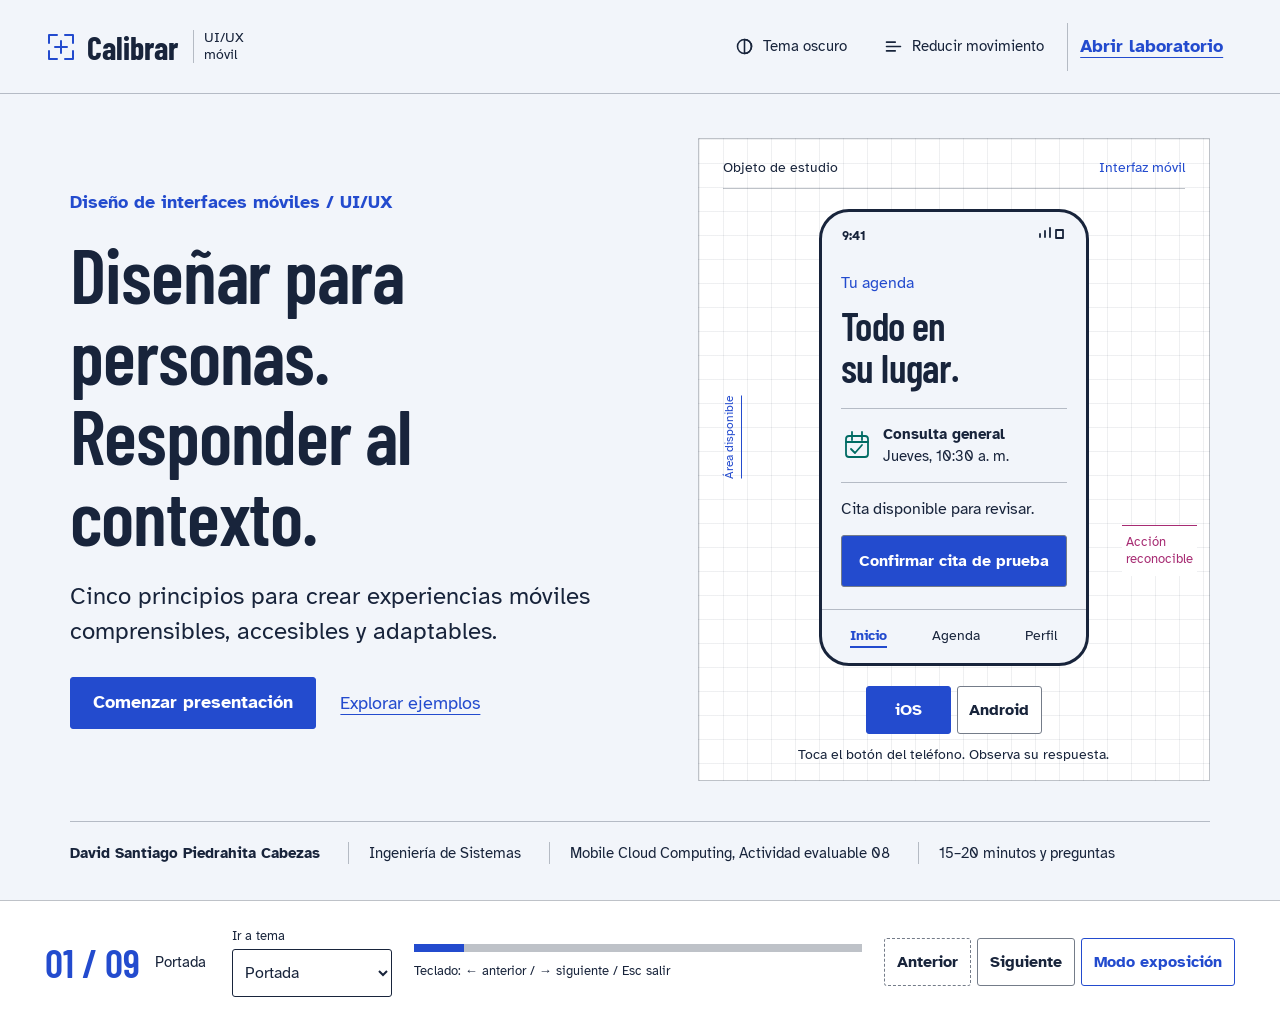
==== commit a236d773: "Create Calibrar visual identity and accessible interactive presentation" ====
--- a/index.html
+++ b/index.html
@@ -1,18 +1,543 @@
 <!doctype html>
-<html lang="es"><head><meta charset="utf-8"><meta name="viewport" content="width=device-width,initial-scale=1"><meta name="theme-color" content="#101d31"><meta name="description" content="Presentación dinámica del Taller 8 sobre diseño UI/UX móvil."><title>Presentación UI/UX móvil · Taller 8</title><link rel="stylesheet" href="styles.css"></head>
-<body class="presentation">
-<a class="skip-link" href="#slide-stage">Ir a la presentación</a>
-<header class="presentation-header"><a class="dash-logo" href="index.html" aria-label="Inicio de presentación">UX<span>●</span>LAB</a><span class="presentation-course">ACTIVIDAD EVALUABLE 08 · MOBILE CLOUD COMPUTING</span><a class="presentation-demo" href="ejemplos.html">Laboratorio de ejemplos ↗</a></header>
-<main id="slide-stage" class="slide-stage" tabindex="-1" aria-label="Presentación del Taller 8">
-<section class="slide active" data-title="Portada" aria-labelledby="slide-1-title"><div class="slide-content cover"><div><p class="slide-kicker">DISEÑO DE INTERFACES MÓVILES · UI/UX</p><h1 id="slide-1-title">Diseñar para <em>personas.</em><br>Responder al <em>contexto.</em></h1><p class="slide-lead">Cinco principios para crear experiencias móviles comprensibles, accesibles y adaptables.</p><div class="cover-actions"><button type="button" class="slide-cta" data-next>Comenzar presentación <span>→</span></button><a href="ejemplos.html">Explorar ejemplos ↗</a></div></div><div class="cover-art" aria-hidden="true"><div class="art-ring"></div><div class="art-device"><span>9:41</span><div class="art-line"></div><div class="art-line short"></div><div class="art-tile"></div><div class="art-button"></div></div><span class="art-star">✳</span></div><div class="cover-author"><span>DAVID SANTIAGO PIEDRAHITA CABEZAS</span><span>INGENIERÍA DE SISTEMAS</span><span>15–20 MIN + PREGUNTAS</span></div></div></section>
-<section class="slide" data-title="Propósito" aria-labelledby="slide-2-title"><div class="slide-content"><p class="slide-kicker">01 / PUNTO DE PARTIDA</p><h2 id="slide-2-title">Una interfaz funciona cuando la persona <em>entiende y actúa.</em></h2><div class="principle-grid"><div><span>UI</span><h3>Lo que se ve y se toca</h3><p>Controles, tipografía, colores, formularios y navegación.</p></div><div><span>UX</span><h3>Lo que se vive</h3><p>Aprender, completar una tarea, recuperarse de errores y confiar en el resultado.</p></div></div><p class="slide-takeaway">Pregunta guía: ¿puede alguien completar la tarea sin recibir instrucciones?</p></div></section>
-<section class="slide" data-title="Plataformas" aria-labelledby="slide-3-title"><div class="slide-content"><p class="slide-kicker">02 / PAUTAS DE PLATAFORMA</p><h2 id="slide-3-title">Consistencia con el sistema. <em>Claridad para la tarea.</em></h2><div class="platform-grid"><article><div class="platform-icon apple">◉</div><h3>Apple HIG</h3><p>Tab bars, controles familiares de iOS, áreas seguras y texto dinámico.</p></article><article><div class="platform-icon material">◆</div><h3>Material Design 3</h3><p>NavigationBar o NavigationRail, componentes y tokens visuales coherentes.</p></article></div><p class="slide-takeaway">Las guías orientan decisiones; las pruebas con personas comprueban el resultado.</p></div></section>
-<section class="slide" data-title="Personas" aria-labelledby="slide-4-title"><div class="slide-content"><p class="slide-kicker">03 / DISEÑO CENTRADO EN LA PERSONA</p><h2 id="slide-4-title">Priorizar lo importante en una pantalla <em>pequeña.</em></h2><div class="steps"><div><b>01</b><h3>Comprender</h3><p>Tarea, contexto, atención y uso con una mano.</p></div><div><b>02</b><h3>Organizar</h3><p>Título, datos esenciales y acción principal en una jerarquía clara.</p></div><div><b>03</b><h3>Responder</h3><p>Confirmar la acción con señales visibles y, cuando aporte valor, hápticas.</p></div></div><p class="slide-takeaway">La zona del pulgar cambia según la mano, el agarre y el dispositivo.</p></div></section>
-<section class="slide" data-title="Estados" aria-labelledby="slide-5-title"><div class="slide-content"><p class="slide-kicker">04 / ESTADOS DE INTERFAZ</p><h2 id="slide-5-title">El sistema siempre debe explicar <em>qué ocurre.</em></h2><div class="state-map"><div><span>◌</span><b>Carga</b><small>Esperar con contexto</small></div><div><span>＋</span><b>Vacío</b><small>Indicar siguiente paso</small></div><div><span>!</span><b>Error</b><small>Ofrecer recuperación</small></div><div><span>⌁</span><b>Sin conexión</b><small>Distinguir datos locales</small></div><div><span>✓</span><b>Éxito</b><small>Confirmar resultado</small></div></div><p class="slide-takeaway">Mostrar “sin conexión” no significa que exista sincronización offline.</p></div></section>
-<section class="slide" data-title="Accesibilidad" aria-labelledby="slide-6-title"><div class="slide-content"><p class="slide-kicker">05 / ACCESIBILIDAD</p><h2 id="slide-6-title">Diseñar para más formas de <em>percibir y actuar.</em></h2><div class="access-grid"><div><strong>4,5:1</strong><span>Contraste mínimo para texto normal en WCAG AA, con excepciones.</span></div><div><strong>48 dp</strong><span>Área táctil recomendada en Android.</span></div><div><strong>44 pt</strong><span>Área táctil recomendada en iOS.</span></div></div><p class="slide-takeaway">Verificar etiquetas y orden con TalkBack o VoiceOver, ampliar texto y probar controles reales.</p></div></section>
-<section class="slide" data-title="Adaptación" aria-labelledby="slide-7-title"><div class="slide-content"><p class="slide-kicker">06 / ADAPTACIÓN Y MICROINTERACCIONES</p><h2 id="slide-7-title">La tarea permanece clara aunque <em>cambie la pantalla.</em></h2><div class="adaptive-illustration"><div class="compact-diagram"><span>ÁREA COMPACTA</span><i></i><i></i><i></i><b>● ● ●</b></div><span class="adaptive-arrow">→</span><div class="wide-diagram"><span>ÁREA AMPLIA</span><div><b>●<br>●<br>●</b><i></i><i></i></div></div></div><p class="slide-takeaway">Reorganizar por espacio disponible; animar solo para explicar cambios y respetar movimiento reducido.</p></div></section>
-<section class="slide" data-title="Conclusiones" aria-labelledby="slide-8-title"><div class="slide-content"><p class="slide-kicker">07 / CONCLUSIONES</p><h2 id="slide-8-title">Una experiencia de calidad une <em>diseño, comportamiento y evidencia.</em></h2><div class="conclusion-points"><p><b>01</b> Las pautas aportan consistencia, pero no reemplazan la investigación.</p><p><b>02</b> Los estados reducen incertidumbre y facilitan la recuperación.</p><p><b>03</b> La accesibilidad y la adaptación se comprueban en contexto.</p></div><p class="slide-takeaway">Siguiente paso: llevar estos criterios al prototipo y evaluarlos con tareas reales.</p></div></section>
-<section class="slide" data-title="Cierre" aria-labelledby="slide-9-title"><div class="slide-content closing"><p class="slide-kicker">FIN DE LA PRESENTACIÓN · PREGUNTAS</p><h2 id="slide-9-title">¿Cómo se siente una app cuando <em>sí te entiende?</em></h2><p>Exploremos las decisiones de diseño en el laboratorio interactivo.</p><div class="cover-actions"><a class="slide-cta" href="ejemplos.html">Abrir ejemplos <span>↗</span></a><a href="documentos/informe-uiux-editable.docx" download>Descargar investigación ↧</a></div><div class="closing-sources"><a href="https://developer.apple.com/design/human-interface-guidelines/">Apple HIG</a><a href="https://developer.android.com/develop/ui/compose/designsystems/material3">Material 3</a><a href="https://www.w3.org/TR/WCAG22/">WCAG 2.2</a><a href="https://docs.flutter.dev/ui/adaptive-responsive/general">Flutter Adaptativo</a></div></div></section>
-</main>
-<footer class="presentation-controls"><div class="control-group"><button id="prev-slide" type="button" aria-label="Diapositiva anterior">←</button><button id="next-slide" type="button" aria-label="Diapositiva siguiente">→</button><span id="slide-counter" aria-live="polite">01 / 09</span></div><div class="progress-track" role="progressbar" aria-label="Progreso de la presentación" aria-valuemin="1" aria-valuemax="9" aria-valuenow="1"><span id="progress-fill"></span></div><div class="control-group"><span id="slide-label">Portada</span><button id="fullscreen-slide" type="button" aria-label="Pantalla completa" title="Pantalla completa">⛶</button></div></footer>
-<script src="script.js"></script></body></html>
+<html lang="es">
+  <head>
+    <meta charset="utf-8" />
+    <meta name="viewport" content="width=device-width,initial-scale=1" />
+    <meta name="theme-color" content="#F2F5FA" />
+    <meta
+      name="description"
+      content="Presentación dinámica del Taller 8 sobre diseño UI/UX móvil."
+    />
+    <title>Calibrar — Presentación de UI/UX móvil</title>
+    <link rel="stylesheet" href="styles.css" />
+  </head>
+  <body class="presentation">
+    <a class="skip-link" href="#slide-stage">Ir a la presentación</a>
+    <header class="presentation-header">
+      <a class="brand" href="index.html" aria-label="Calibrar, presentación"
+        ><svg viewBox="0 0 32 32" aria-hidden="true">
+          <path
+            d="M4 12V4h8M20 4h8v8M28 20v8h-8M12 28H4v-8M10 16h12M16 10v12"
+          /></svg
+        >Calibrar<span>UI/UX móvil</span></a
+      >
+      <div class="header-actions">
+        <div class="preferences" aria-label="Preferencias de lectura">
+          <button
+            type="button"
+            class="utility-button"
+            id="theme-toggle"
+            aria-pressed="false"
+          >
+            <svg viewBox="0 0 24 24" aria-hidden="true">
+              <circle cx="12" cy="12" r="8" />
+              <path d="M12 4v16M12 4a8 8 0 0 1 0 16Z" /></svg
+            ><span>Tema oscuro</span></button
+          ><button
+            type="button"
+            class="utility-button"
+            id="motion-toggle"
+            aria-pressed="false"
+          >
+            <svg viewBox="0 0 24 24" aria-hidden="true">
+              <path d="M4 7h10M4 12h16M4 17h10" /></svg
+            ><span>Reducir movimiento</span>
+          </button>
+        </div>
+        <a class="header-link" href="ejemplos.html">Abrir laboratorio</a>
+      </div>
+    </header>
+    <main
+      id="slide-stage"
+      class="slide-stage"
+      tabindex="-1"
+      aria-label="Presentación del Taller 8"
+    >
+      <section
+        class="slide active"
+        data-title="Portada"
+        aria-labelledby="slide-1-title"
+      >
+        <div class="slide-content cover">
+          <div>
+            <p class="slide-kicker">Diseño de interfaces móviles / UI/UX</p>
+            <h1 id="slide-1-title">
+              Diseñar para personas.<br />Responder al contexto.
+            </h1>
+            <p class="slide-lead">
+              Cinco principios para crear experiencias móviles comprensibles,
+              accesibles y adaptables.
+            </p>
+            <div class="cover-actions">
+              <button type="button" class="slide-cta" data-next>
+                Comenzar presentación</button
+              ><a href="ejemplos.html">Explorar ejemplos</a>
+            </div>
+          </div>
+          <div class="calibration-rig">
+            <div class="rig-caption">
+              <span>Objeto de estudio</span><span>Interfaz móvil</span>
+            </div>
+            <div class="rig-object">
+              <span class="dimension dimension-height" aria-hidden="true"
+                >Área disponible</span
+              >
+              <div class="live-device" id="cover-device">
+                <div class="device-status">
+                  <span>9:41</span
+                  ><svg viewBox="0 0 28 14" aria-hidden="true">
+                    <path d="M2 10V7m5 3V4m5 6V1M18 3h7v8h-7z" />
+                  </svg>
+                </div>
+                <div class="device-screen">
+                  <span class="device-label">Tu agenda</span>
+                  <h2>Todo en <br />su lugar.</h2>
+                  <div class="device-appointment">
+                    <svg viewBox="0 0 32 32" aria-hidden="true">
+                      <rect x="5" y="7" width="22" height="21" rx="3" />
+                      <path d="M5 13h22M11 3v8M21 3v8m-11 9 4 4 7-8" />
+                    </svg>
+                    <div>
+                      <b>Consulta general</b><span>Jueves, 10:30 a. m.</span>
+                    </div>
+                  </div>
+                  <p class="device-message" role="status">
+                    Cita disponible para revisar.
+                  </p>
+                  <button
+                    type="button"
+                    class="device-confirm"
+                    id="cover-confirm"
+                  >
+                    Confirmar cita de prueba
+                  </button>
+                </div>
+                <div class="device-bottom" aria-hidden="true">
+                  <span class="selected">Inicio</span><span>Agenda</span
+                  ><span>Perfil</span>
+                </div>
+              </div>
+              <span class="rig-callout" aria-hidden="true"
+                >Acción<br />reconocible</span
+              >
+            </div>
+            <div
+              class="rig-controls"
+              role="group"
+              aria-label="Plataforma del teléfono de portada"
+            >
+              <button
+                type="button"
+                data-cover-platform="ios"
+                aria-pressed="true"
+              >
+                iOS</button
+              ><button
+                type="button"
+                data-cover-platform="android"
+                aria-pressed="false"
+              >
+                Android
+              </button>
+            </div>
+            <p class="rig-note">
+              Toca el botón del teléfono. Observa su respuesta.
+            </p>
+          </div>
+          <div class="cover-author">
+            <span>David Santiago Piedrahita Cabezas</span
+            ><span>Ingeniería de Sistemas</span
+            ><span>Mobile Cloud Computing, Actividad evaluable 08</span
+            ><span>15–20 minutos y preguntas</span>
+          </div>
+        </div>
+      </section>
+      <section
+        class="slide"
+        data-title="Propósito"
+        aria-labelledby="slide-2-title"
+      >
+        <div class="slide-content">
+          <p class="slide-kicker">Punto de partida</p>
+          <h2 id="slide-2-title">
+            Una interfaz funciona cuando la persona entiende y actúa.
+          </h2>
+          <div class="principle-grid">
+            <div>
+              <span>UI</span>
+              <h3>Lo que se ve y se toca</h3>
+              <p>Controles, tipografía, colores, formularios y navegación.</p>
+            </div>
+            <div>
+              <span>UX</span>
+              <h3>Lo que se vive</h3>
+              <p>
+                Aprender, completar una tarea, recuperarse de errores y confiar
+                en el resultado.
+              </p>
+            </div>
+          </div>
+          <p class="slide-takeaway">
+            Pregunta guía: ¿puede alguien completar la tarea sin recibir
+            instrucciones?
+          </p>
+        </div>
+      </section>
+      <section
+        class="slide"
+        data-title="Plataformas"
+        aria-labelledby="slide-3-title"
+      >
+        <div class="slide-content">
+          <div class="axis-marker">
+            <svg
+              class="axis-illustration"
+              viewBox="0 0 240 160"
+              aria-hidden="true"
+              fill="none"
+            >
+              <rect x="46" y="12" width="65" height="133" rx="13" />
+              <rect x="130" y="12" width="65" height="133" rx="4" />
+              <path
+                d="M56 110h45M140 110h45M59 123h10m9 0h10m53 0h10m9 0h10M62 35h32M146 35h32M62 48h24M146 48h24"
+              />
+              <rect
+                class="svg-fill"
+                x="60"
+                y="64"
+                width="36"
+                height="30"
+                rx="3"
+              />
+              <rect
+                class="svg-fill"
+                x="144"
+                y="64"
+                width="36"
+                height="30"
+                rx="10"
+              />
+            </svg>
+          </div>
+          <p class="slide-kicker">Pautas de plataforma</p>
+          <h2 id="slide-3-title">
+            Consistencia con el sistema. Claridad para la tarea.
+          </h2>
+          <div class="platform-grid">
+            <article>
+              <div class="platform-icon apple">◉</div>
+              <h3>Apple HIG</h3>
+              <p>
+                Tab bars, controles familiares de iOS, áreas seguras y texto
+                dinámico.
+              </p>
+            </article>
+            <article>
+              <div class="platform-icon material">◆</div>
+              <h3>Material Design 3</h3>
+              <p>
+                NavigationBar o NavigationRail, componentes y tokens visuales
+                coherentes.
+              </p>
+            </article>
+          </div>
+          <p class="slide-takeaway">
+            Las guías orientan decisiones; las pruebas con personas comprueban
+            el resultado.
+          </p>
+        </div>
+      </section>
+      <section
+        class="slide"
+        data-title="Personas"
+        aria-labelledby="slide-4-title"
+      >
+        <div class="slide-content">
+          <div class="axis-marker">
+            <svg
+              class="axis-illustration"
+              viewBox="0 0 240 160"
+              aria-hidden="true"
+              fill="none"
+            >
+              <rect x="75" y="8" width="82" height="143" rx="14" />
+              <path class="svg-fill" d="M83 140V80Q136 72 149 139Z" />
+              <path
+                d="M39 118q20-26 47-25m-38 26q18-19 37-18M95 30h40M95 42h28M95 58h40M96 125h39"
+              />
+              <circle cx="113" cy="119" r="22" stroke-dasharray="4 5" />
+            </svg>
+          </div>
+          <p class="slide-kicker">Diseño centrado en la persona</p>
+          <h2 id="slide-4-title">
+            Priorizar lo importante en una pantalla pequeña.
+          </h2>
+          <div class="steps">
+            <div>
+              <b>01</b>
+              <h3>Comprender</h3>
+              <p>Tarea, contexto, atención y uso con una mano.</p>
+            </div>
+            <div>
+              <b>02</b>
+              <h3>Organizar</h3>
+              <p>
+                Título, datos esenciales y acción principal en una jerarquía
+                clara.
+              </p>
+            </div>
+            <div>
+              <b>03</b>
+              <h3>Responder</h3>
+              <p>
+                Confirmar la acción con señales visibles y, cuando aporte valor,
+                hápticas.
+              </p>
+            </div>
+          </div>
+          <p class="slide-takeaway">
+            La zona del pulgar cambia según la mano, el agarre y el dispositivo.
+          </p>
+        </div>
+      </section>
+      <section
+        class="slide"
+        data-title="Estados"
+        aria-labelledby="slide-5-title"
+      >
+        <div class="slide-content">
+          <div class="axis-marker">
+            <svg
+              class="axis-illustration"
+              viewBox="0 0 240 160"
+              aria-hidden="true"
+              fill="none"
+            >
+              <path d="M35 80h170" stroke-dasharray="4 5" />
+              <circle cx="35" cy="80" r="21" />
+              <path d="M28 80a7 7 0 1 1 7 7" />
+              <rect x="97" y="58" width="44" height="44" rx="5" />
+              <path d="M119 69v12m0 7v1" />
+              <circle class="svg-fill" cx="204" cy="80" r="21" />
+              <path d="m193 80 7 7 13-15" />
+            </svg>
+          </div>
+          <p class="slide-kicker">Estados de interfaz</p>
+          <h2 id="slide-5-title">
+            El sistema siempre debe explicar qué ocurre.
+          </h2>
+          <div class="state-map">
+            <div>
+              <span>◌</span><b>Carga</b><small>Esperar con contexto</small>
+            </div>
+            <div>
+              <span>＋</span><b>Vacío</b><small>Indicar siguiente paso</small>
+            </div>
+            <div>
+              <span>!</span><b>Error</b><small>Ofrecer recuperación</small>
+            </div>
+            <div>
+              <span>⌁</span><b>Sin conexión</b
+              ><small>Distinguir datos locales</small>
+            </div>
+            <div>
+              <span>✓</span><b>Éxito</b><small>Confirmar resultado</small>
+            </div>
+          </div>
+          <p class="slide-takeaway">
+            Mostrar “sin conexión” no significa que exista sincronización
+            offline.
+          </p>
+        </div>
+      </section>
+      <section
+        class="slide"
+        data-title="Accesibilidad"
+        aria-labelledby="slide-6-title"
+      >
+        <div class="slide-content">
+          <div class="axis-marker">
+            <svg
+              class="axis-illustration"
+              viewBox="0 0 240 160"
+              aria-hidden="true"
+              fill="none"
+            >
+              <path d="M32 32h78v96H32zM130 32h78v96h-78" />
+              <path
+                d="m46 106 25-58 25 58M54 86h35M144 106l25-58 25 58M152 86h35"
+              />
+              <path d="M122 24v112" stroke-dasharray="4 5" />
+              <path d="M25 18h90M25 14v8m90-8v8M134 141h68m-68-4v8m68-8v8" />
+            </svg>
+          </div>
+          <p class="slide-kicker">Accesibilidad</p>
+          <h2 id="slide-6-title">
+            Diseñar para más formas de percibir y actuar.
+          </h2>
+          <div class="access-grid">
+            <div>
+              <strong>4,5:1</strong
+              ><span
+                >Contraste mínimo para texto normal en WCAG AA, con
+                excepciones.</span
+              >
+            </div>
+            <div>
+              <strong>48 dp</strong
+              ><span>Área táctil recomendada en Android.</span>
+            </div>
+            <div>
+              <strong>44 pt</strong><span>Área táctil recomendada en iOS.</span>
+            </div>
+          </div>
+          <p class="slide-takeaway">
+            Verificar etiquetas y orden con TalkBack o VoiceOver, ampliar texto
+            y probar controles reales.
+          </p>
+        </div>
+      </section>
+      <section
+        class="slide"
+        data-title="Adaptación"
+        aria-labelledby="slide-7-title"
+      >
+        <div class="slide-content">
+          <div class="axis-marker">
+            <svg
+              class="axis-illustration"
+              viewBox="0 0 240 160"
+              aria-hidden="true"
+              fill="none"
+            >
+              <rect x="12" y="30" width="60" height="108" rx="9" />
+              <rect x="94" y="30" width="132" height="108" rx="5" />
+              <path
+                d="M22 49h40M22 62h29M22 121h40M111 45v77M123 49h85M123 65h85M123 81h85"
+              />
+              <path d="M12 17h214m-214-4v8m214-8v8" stroke-dasharray="4 4" />
+            </svg>
+          </div>
+          <p class="slide-kicker">Adaptación y microinteracciones</p>
+          <h2 id="slide-7-title">
+            La tarea permanece clara aunque cambie la pantalla.
+          </h2>
+          <div class="adaptive-illustration">
+            <div class="compact-diagram">
+              <span>Área compacta</span><i></i><i></i><i></i><b>● ● ●</b>
+            </div>
+            <span class="adaptive-arrow">→</span>
+            <div class="wide-diagram">
+              <span>Área amplia</span>
+              <div>
+                <b>●<br />●<br />●</b><i></i><i></i>
+              </div>
+            </div>
+          </div>
+          <p class="slide-takeaway">
+            Reorganizar por espacio disponible; animar solo para explicar
+            cambios y respetar movimiento reducido.
+          </p>
+        </div>
+      </section>
+      <section
+        class="slide"
+        data-title="Conclusiones"
+        aria-labelledby="slide-8-title"
+      >
+        <div class="slide-content">
+          <p class="slide-kicker">Conclusiones</p>
+          <h2 id="slide-8-title">
+            Una experiencia de calidad une diseño, comportamiento y evidencia.
+          </h2>
+          <div class="conclusion-points">
+            <p>
+              <b>01</b> Las pautas aportan consistencia, pero no reemplazan la
+              investigación.
+            </p>
+            <p>
+              <b>02</b> Los estados reducen incertidumbre y facilitan la
+              recuperación.
+            </p>
+            <p>
+              <b>03</b> La accesibilidad y la adaptación se comprueban en
+              contexto.
+            </p>
+          </div>
+          <p class="slide-takeaway">
+            Siguiente paso: llevar estos criterios al prototipo y evaluarlos con
+            tareas reales.
+          </p>
+        </div>
+      </section>
+      <section
+        class="slide"
+        data-title="Cierre"
+        aria-labelledby="slide-9-title"
+      >
+        <div class="slide-content closing">
+          <p class="slide-kicker">Fin de la presentación / preguntas</p>
+          <h2 id="slide-9-title">
+            ¿Cómo se siente una app cuando sí te entiende?
+          </h2>
+          <p>
+            Exploremos las decisiones de diseño en el laboratorio interactivo.
+          </p>
+          <div class="cover-actions">
+            <a class="slide-cta" href="ejemplos.html">Abrir laboratorio</a
+            ><a href="documentos/informe-uiux-editable.docx" download
+              >Descargar investigación</a
+            >
+          </div>
+          <div class="closing-sources">
+            <a
+              href="https://developer.apple.com/design/human-interface-guidelines/"
+              >Apple HIG</a
+            ><a
+              href="https://developer.android.com/develop/ui/compose/designsystems/material3"
+              >Material 3</a
+            ><a href="https://www.w3.org/TR/WCAG22/">WCAG 2.2</a
+            ><a href="https://docs.flutter.dev/ui/adaptive-responsive/general"
+              >Flutter Adaptativo</a
+            >
+          </div>
+        </div>
+      </section>
+    </main>
+    <footer class="presentation-controls">
+      <div class="slide-location">
+        <span id="slide-counter" aria-live="polite">01 / 09</span
+        ><span id="slide-label">Portada</span>
+      </div>
+      <label class="jump-label" for="slide-jump"
+        >Ir a tema<select id="slide-jump"></select
+      ></label>
+      <div class="presentation-progress">
+        <div
+          class="progress-track"
+          role="progressbar"
+          aria-label="Progreso de la presentación"
+          aria-valuemin="1"
+          aria-valuemax="9"
+          aria-valuenow="1"
+        >
+          <span id="progress-fill"></span>
+        </div>
+        <span class="keyboard-hint"
+          >Teclado: ← anterior / → siguiente / Esc salir</span
+        ><span class="gesture-hint"
+          >Desliza la diapositiva o usa los botones.</span
+        >
+      </div>
+      <div class="slide-buttons">
+        <button id="prev-slide" type="button">Anterior</button
+        ><button id="next-slide" type="button">Siguiente</button
+        ><button id="fullscreen-slide" type="button" aria-pressed="false">
+          Modo exposición
+        </button>
+      </div>
+      <p id="presentation-notice" class="sr-only" role="status"></p>
+    </footer>
+    <script src="script.js"></script>
+  </body>
+</html>
--- a/styles.css
+++ b/styles.css
@@ -1,9 +1,1957 @@
-@import url('https://fonts.googleapis.com/css2?family=DM+Sans:wght@400;500;600;700&family=Manrope:wght@400;500;600;700;800&display=swap');
-:root{--ink:#18261d;--muted:#626d60;--paper:#f6f3ed;--lime:#d9ef78;--line:#d9ddd1}*{box-sizing:border-box}html{scroll-behavior:smooth}body{margin:0;background:var(--paper);color:var(--ink);font-family:'DM Sans',Arial,sans-serif}a{color:inherit;text-decoration:none}button,a{outline-offset:4px}h1,h2,h3,p{margin-top:0}h1,h2,h3{font-family:Manrope,Arial,sans-serif}h2{letter-spacing:-.06em;line-height:1.13}em{font-family:Georgia,serif;font-weight:400} .site-header{height:90px;padding:0 6%;display:flex;align-items:center;justify-content:space-between;border-bottom:1px solid var(--line)}.brand{display:flex;align-items:center;gap:10px;font-family:Manrope,sans-serif;font-size:23px;font-weight:800;letter-spacing:-.07em}.brand-mark{display:grid;place-items:center;width:35px;height:35px;border-radius:50%;background:var(--ink);color:var(--lime);font-size:22px}.site-header nav{display:flex;gap:38px;font-size:14px;font-weight:600}.site-header nav a:hover,.header-contact:hover{opacity:.55}.header-contact{font-size:14px;font-weight:700;border-bottom:1px solid;padding-bottom:6px}.header-contact span{margin-left:25px}.hero{min-height:675px;display:grid;grid-template-columns:1fr 42%;position:relative;padding:80px 6% 75px;overflow:hidden}.hero-copy{position:relative;z-index:1;align-self:center}.eyebrow{font-size:11px;letter-spacing:.17em;text-transform:uppercase;font-weight:700}.dot{display:inline-block;width:8px;height:8px;border-radius:50%;background:#91ad42;margin-right:10px}.hero h1{font-size:clamp(64px,8vw,125px);letter-spacing:-.085em;line-height:1.08;margin:32px 0 30px}.hero h1 em{color:#7b9760;letter-spacing:-.07em}.hero-description{font-size:18px;max-width:390px;line-height:1.65;color:var(--muted);margin-bottom:35px}.button{display:inline-flex;align-items:center;justify-content:space-between;gap:45px;padding:18px 24px;border-radius:3px;font-weight:700;font-size:13px;transition:transform .2s,background .2s}.button:hover{transform:translateY(-3px)}.button-dark{background:var(--ink);color:white}.button-dark:hover{background:#39513a}.hero-art{min-height:495px;background:#dce8be;border-radius:240px 240px 8px 8px;position:relative;overflow:hidden;display:flex;align-items:center;justify-content:center}.art-orbit{position:absolute;width:570px;height:570px;border:1px solid #a5b795;border-radius:50%;top:-110px;left:-95px}.art-disc{position:absolute;width:330px;height:330px;background:#a0b78c;border-radius:50%;right:-85px;top:45px}.art-card{position:relative;background:#eff1de;width:230px;height:295px;transform:rotate(-13deg);box-shadow:25px 25px 0 #6e875f;padding:25px;display:flex;flex-direction:column;justify-content:space-between;font-family:Manrope;font-size:32px;line-height:1.15;font-weight:800;letter-spacing:-.07em}.art-spark{font-size:75px;align-self:flex-end;color:#a2b659}.art-caption{position:absolute;bottom:20px;right:25px;font-size:10px;letter-spacing:.12em}.hero-index{position:absolute;bottom:32px;left:6%;right:6%;display:flex;justify-content:space-between;font-size:10px;letter-spacing:.15em;color:#737d71}.section-pad{padding:110px 6%}.section-heading{display:flex;justify-content:space-between;align-items:end;gap:50px;margin-bottom:55px}.section-heading h2,.services h2{font-size:clamp(40px,5vw,70px);margin:24px 0 0}.section-heading>p{max-width:300px;color:var(--muted);line-height:1.7;font-size:15px}.project-grid{display:grid;grid-template-columns:1fr 1fr;gap:28px}.project-visual{height:390px;overflow:hidden;display:flex;align-items:center;justify-content:center}.project-one{background:#e5d9c6}.mock-app{width:67%;height:320px;background:#f9f4e8;border-radius:16px 16px 0 0;box-shadow:0 20px 45px #6d5e4d55;padding:22px 26px;transform:rotate(-6deg) translateY(35px)}.mock-top{display:flex;justify-content:space-between;font-weight:800}.mock-middle{font-family:Manrope;font-weight:800;font-size:clamp(24px,3vw,39px);letter-spacing:-.07em;margin-top:60px;line-height:1.13}.mock-middle i{font-family:Georgia;color:#b17b62;font-weight:400}.mock-pill{display:inline-block;margin-top:32px;background:#262b25;color:white;border-radius:30px;padding:11px 18px;font-size:10px}.project-two{background:#cfdfb8;position:relative}.mock-circle{width:320px;height:320px;border-radius:50%;background:#789765;position:absolute;right:7%;top:4%}.mock-label{position:relative;background:#f5f2df;padding:45px 35px;width:235px;height:285px;transform:rotate(8deg);font:800 47px/1 Manrope;letter-spacing:-.09em;box-shadow:-20px 20px 0 #afc095}.mock-label i{font-family:Georgia;font-weight:400;color:#718d64}.mock-label small{display:block;font:500 11px/1.5 'DM Sans';letter-spacing:0;margin-top:42px}.project-meta{display:flex;justify-content:space-between;align-items:start;padding:22px 3px}.project-meta h3{font-size:21px;margin-bottom:5px}.project-meta p{font-size:13px;color:var(--muted)}.project-meta>span{font-size:25px}.services{background:#e9eee3;display:grid;grid-template-columns:42% 1fr;gap:7%}.services-intro>p:last-child{line-height:1.75;color:var(--muted);max-width:380px;margin-top:30px}.service-list>div{display:grid;grid-template-columns:30px 1fr 22px;column-gap:20px;border-bottom:1px solid #c6d1c1;padding:25px 0}.service-list>div:first-child{border-top:1px solid #c6d1c1}.service-list span{font-size:13px}.service-list h3{font-size:23px;margin:0}.service-list p{grid-column:2;color:var(--muted);font-size:13px;line-height:1.5;margin:6px 0 0}.about{background:#d9ef78}.about-content{display:grid;grid-template-columns:1.5fr 1fr;gap:12%;align-items:end}.about h2{font-size:clamp(46px,6vw,85px);margin:25px 0 55px}.about-content p{line-height:1.75;max-width:350px;margin-bottom:65px}.about-bottom{display:flex;justify-content:space-between;align-items:center;border-top:1px solid #abc35d;padding-top:25px;font-size:12px;font-weight:600}.asterisk{font-size:38px}.contact{background:var(--ink);color:white;text-align:center}.contact .eyebrow{color:var(--lime)}.contact h2{font-size:clamp(48px,6vw,85px);margin:30px 0 40px}.contact h2 em{color:var(--lime)}.button-light{background:var(--lime);color:var(--ink)}.button-light:hover{background:white}footer{background:#152117;color:white;display:flex;align-items:center;justify-content:space-between;padding:35px 6%;font-size:12px}footer p{color:#a9b8a8;margin:0}footer .brand-mark{background:var(--lime);color:var(--ink)}@media(max-width:800px){.site-header{height:72px}.site-header nav{display:none}.hero{grid-template-columns:1fr;padding-top:65px}.hero h1{font-size:clamp(58px,12vw,95px)}.hero-art{min-height:400px;margin-top:55px}.hero-index{position:static;grid-column:1;margin-top:40px}.section-heading,.about-content{display:block}.section-heading>p{margin-top:25px}.services{grid-template-columns:1fr}.project-visual{height:300px}}@media(max-width:560px){.site-header,.section-pad{padding-left:6%;padding-right:6%}.hero{padding-left:6%;padding-right:6%}.hero h1{font-size:57px}.hero-art{min-height:340px}.project-grid{grid-template-columns:1fr}.section-pad{padding-top:75px;padding-bottom:75px}.services h2,.section-heading h2{font-size:42px}.about h2{font-size:48px}.about-bottom span:first-child{max-width:100px}.about-bottom span:last-child{max-width:100px;text-align:right}footer{flex-wrap:wrap;gap:20px}footer p{order:3;width:100%}.hero-index span{display:none}}
-/* Presentación del Taller 8 */
-:root{--navy:#101d31;--blue:#465de8;--soft:#f4f6fb}.academic{background:var(--soft);color:var(--navy);font-family:'DM Sans',Arial,sans-serif}.academic h1,.academic h2,.academic h3{font-family:Manrope,Arial,sans-serif}.academic em{color:#8294ff}.dash-header{height:72px;background:#fff;border-bottom:1px solid #e4e8f0;padding:0 4%;display:flex;align-items:center;justify-content:space-between;position:sticky;top:0;z-index:10}.dash-logo{font-weight:800;font-size:21px;letter-spacing:-.06em}.dash-logo span{color:var(--blue);font-size:14px;vertical-align:middle;margin:0 3px}.dash-header nav{display:flex;gap:30px;font-size:13px;font-weight:700}.dash-header nav a:hover,.sidebar a:hover{color:var(--blue)}.dash-layout{display:grid;grid-template-columns:230px 1fr}.sidebar{background:#fff;border-right:1px solid #e4e8f0;min-height:calc(100vh - 72px);padding:32px 22px;position:sticky;top:72px;height:calc(100vh - 72px);display:flex;flex-direction:column;gap:9px}.sidebar p{font-size:10px;font-weight:800;letter-spacing:.13em;color:#8b94a6;margin:4px 0 24px}.sidebar a{font-size:13px;padding:11px 13px;border-radius:8px;font-weight:600}.sidebar a:first-of-type{background:#eef0ff;color:var(--blue)}.sidebar .side-demo{margin-top:auto;background:var(--navy);color:#fff;text-align:center}.dash-main{min-width:0;padding:30px clamp(22px,4vw,65px)}.intro-panel{background:var(--navy);border-radius:20px;padding:clamp(30px,5vw,65px);color:white;overflow:hidden;position:relative}.intro-panel:after{content:'✳';position:absolute;font-size:290px;color:#273868;right:3%;top:2%;line-height:1;z-index:0}.intro-panel>*{position:relative;z-index:1}.kicker{font-size:11px;letter-spacing:.17em;font-weight:800;color:var(--blue)}.intro-panel .kicker{color:#a9b7ff}.intro-panel h1,.demo-hero h1{font-size:clamp(42px,5vw,78px);line-height:1.1;letter-spacing:-.07em;max-width:750px;margin:24px 0}.lead{font-size:18px;line-height:1.65;max-width:600px;color:#cbd3e8}.intro-actions{display:flex;align-items:center;gap:25px;margin:35px 0 55px;font-size:13px;font-weight:700}.primary-link{display:inline-block;background:var(--blue);color:white;border:0;border-radius:9px;padding:14px 19px;font:700 13px 'DM Sans';cursor:pointer}.primary-link:hover{background:#3146c5}.identity{border-top:1px solid #40506b;padding-top:25px;display:grid;grid-template-columns:repeat(4,1fr);gap:15px;font-size:12px}.identity span b{display:block;color:#9eacd0;margin-bottom:6px}.metric-row{display:grid;grid-template-columns:repeat(4,1fr);gap:15px;margin:22px 0}.metric-row div{background:#fff;border:1px solid #e4e8f0;border-radius:13px;padding:22px}.metric-row strong{font:800 32px Manrope;display:block;color:var(--blue)}.metric-row span{color:#677286;font-size:12px}.dash-section{background:#fff;border:1px solid #e4e8f0;border-radius:16px;padding:clamp(25px,4vw,50px);margin:22px 0;scroll-margin-top:90px}.dash-section h2{font-size:clamp(30px,3vw,45px);letter-spacing:-.055em;max-width:650px}.topic-grid{display:grid;grid-template-columns:repeat(3,1fr);gap:15px}.topic-grid article{border:1px solid #e4e8f0;background:#fbfcff;border-radius:12px;padding:22px;display:flex;flex-direction:column}.topic-grid article>span,.number{color:var(--blue);font-size:11px;font-weight:800;letter-spacing:.1em}.topic-grid h3{font-size:18px;margin:15px 0 8px}.topic-grid p,.compare p,.case-list p,.note{color:#667286;line-height:1.6;font-size:14px}.topic-grid a{color:var(--blue);font-size:12px;font-weight:800;margin-top:auto;padding-top:12px}.compare{display:grid;grid-template-columns:1fr 1fr;gap:16px}.compare div,.case-list div{background:#f4f6fb;padding:23px;border-radius:12px}.compare h3{margin-bottom:8px}.case-list{display:grid;grid-template-columns:repeat(3,1fr);gap:14px}.conclusion{background:#e9edff}.conclusion h2{max-width:780px}.conclusion p{max-width:650px;line-height:1.6}.sources{line-height:2}.sources a{color:#344bcc;text-decoration:underline}.dash-main footer,.demo-main footer{padding:25px 0;color:#667286;font-size:12px}.demo-main{max-width:1200px;margin:auto;padding:40px 5%}.demo-hero{padding:40px 0 70px}.demo-hero h1{color:var(--navy)}.demo-hero p:last-child{max-width:620px;color:#667286;line-height:1.6}.demo-section{scroll-margin-top:90px;background:#fff;border:1px solid #e4e8f0;border-radius:18px;padding:55px;display:grid;grid-template-columns:1fr 1fr;gap:60px;align-items:center;margin-bottom:25px;min-height:420px}.demo-section.reverse .demo-text{order:2}.demo-text h2{font-size:clamp(32px,3vw,48px);letter-spacing:-.06em;margin:18px 0}.demo-text p,.demo-text li{color:#5f6d81;line-height:1.7;font-size:15px}.segmented,.state-controls{display:flex;flex-wrap:wrap;gap:8px;margin-top:25px}.segmented button,.state-controls button{border:1px solid #dce2f0;background:white;color:var(--navy);border-radius:8px;padding:12px 16px;min-height:44px;cursor:pointer;font-weight:700}.segmented button.active,.state-controls button.active{background:var(--blue);color:white;border-color:var(--blue)}.phone-wrap{display:flex;justify-content:center;background:#eef1ff;border-radius:16px;padding:25px}.phone{width:245px;height:440px;border:7px solid #222f46;background:#f9faff;border-radius:30px;position:relative;overflow:hidden;box-shadow:0 18px 28px #26345d30}.phone-status{padding:15px 17px;font-size:10px;font-weight:800;display:flex;justify-content:space-between}.phone-content{padding:23px 18px}.phone-content>small,.phone-card small{font-size:10px;font-weight:800;color:#7c88a7}.phone-content h3{font-size:27px;line-height:1.13;letter-spacing:-.06em;margin:13px 0 25px}.phone-card{background:#dce3ff;border-radius:13px;padding:17px;margin-bottom:11px}.phone-card b{display:block;margin:10px 0 4px}.phone-card p,.phone-content p{font-size:11px;color:#69758e}.phone-card.pale{background:#edf0f7}.phone-nav{position:absolute;bottom:0;left:0;right:0;background:#fff;border-top:1px solid #dce2ee;display:flex;justify-content:space-around;padding:12px}.phone-nav span{text-align:center;color:#394fbb}.phone-nav small{display:block;font-size:9px}.phone.material{border-radius:23px}.phone.material .phone-card{border-radius:23px;background:#dce7de}.phone.material .phone-nav{border-radius:20px 20px 0 0;background:#edf2e9}.phone label{display:block;font-size:11px;font-weight:700;margin:15px 0 5px}.phone input{width:100%;padding:10px;border:1px solid #c7d0df;border-radius:7px;font-size:11px;background:white}.phone-action{position:absolute;bottom:38px;left:15px;right:15px;background:var(--blue);color:white;border:0;border-radius:9px;min-height:48px;font-weight:800;cursor:pointer}.phone-feedback{position:absolute;bottom:2px;left:12px;right:12px;font-size:9px;text-align:center}.tip{padding:15px;background:#eff2ff;border-left:3px solid var(--blue)}.state-card,.check-card{border:1px solid #e4e8f0;background:#fafbff;padding:35px;border-radius:16px}.state-icon{width:60px;height:60px;border-radius:50%;display:grid;place-items:center;background:#e4e9ff;color:var(--blue);font-size:32px}.state-card h3{font-size:24px;margin:20px 0 8px}.state-card p{color:#667286;min-height:45px}.check-card label{display:flex;align-items:center;gap:12px;padding:13px 0;border-top:1px solid #e1e6f0;font-size:13px}.check-card input{width:20px;height:20px;accent-color:var(--blue)}.adaptive-card{display:grid;grid-template-columns:1fr 1fr;gap:12px}.adaptive-card div{background:#e9edff;padding:25px;border-radius:13px}.adaptive-card span{color:var(--blue);font-weight:800}.adaptive-card h3{margin:35px 0 5px}.adaptive-card p{font-size:13px;color:#667286}@media(max-width:950px){.sidebar{display:none}.dash-layout{display:block}.topic-grid{grid-template-columns:repeat(2,1fr)}.identity{grid-template-columns:repeat(2,1fr)}.demo-section{gap:25px;padding:30px}}@media(max-width:650px){.dash-header nav a:not(:last-child){display:none}.dash-header{padding:0 5%}.dash-main{padding:18px}.intro-panel:after{font-size:180px;right:-30px}.intro-actions{flex-wrap:wrap}.identity,.metric-row,.topic-grid,.compare,.case-list,.demo-section,.adaptive-card{grid-template-columns:1fr}.demo-section.reverse .demo-text{order:0}.demo-main{padding:20px}.demo-section{padding:24px}.metric-row{grid-template-columns:repeat(2,1fr)}}@media(prefers-reduced-motion:reduce){*,*:before,*:after{scroll-behavior:auto!important;transition:none!important;animation:none!important}}.academic :focus-visible{outline:3px solid #f5a623;outline-offset:3px}
-.document-links{display:flex;flex-wrap:wrap;gap:12px;margin-top:20px}.document-links a{display:inline-block;background:#eef0ff;color:#344bcc;border-radius:8px;padding:13px 17px;font-size:13px;font-weight:700}.document-links a:hover{background:#dfe5ff}
-/* Presentación dinámica: las demostraciones viven en ejemplos.html */
-.presentation{background:#101d31;color:#fff;min-height:100vh;font-family:'DM Sans',Arial,sans-serif}.presentation *{box-sizing:border-box}.presentation h1,.presentation h2,.presentation h3{font-family:Manrope,Arial,sans-serif}.presentation em{font-family:Georgia,serif;color:#c9e47c;font-weight:400}.skip-link{position:absolute;top:-100px;left:15px;background:#fff;color:#101d31;padding:12px;z-index:30}.skip-link:focus{top:10px}.presentation-header{height:70px;display:flex;align-items:center;justify-content:space-between;gap:15px;padding:0 4%;border-bottom:1px solid #33415d}.presentation-header .dash-logo{color:white}.presentation-course{font-size:10px;font-weight:800;letter-spacing:.16em;color:#aebbd2}.presentation-demo{font-size:12px;font-weight:800;color:#c9e47c}.slide-stage{min-height:calc(100vh - 140px);display:grid}.slide{display:none;min-height:calc(100vh - 140px);padding:35px 6%;align-items:center}.slide.active{display:flex;animation:slide-in .35s ease-out}.slide-content{width:min(1120px,100%);margin:auto}.slide-kicker{font-size:11px;font-weight:800;letter-spacing:.2em;color:#c9e47c;margin:0 0 28px}.slide h1{font-size:clamp(46px,6.2vw,88px);letter-spacing:-.07em;line-height:1.1;max-width:930px;margin:0 0 25px}.slide h2{font-size:clamp(37px,5vw,68px);letter-spacing:-.07em;line-height:1.15;max-width:960px;margin:0 0 45px}.slide-lead{font-size:19px;max-width:650px;line-height:1.55;color:#c6d0e2}.cover{position:relative;display:grid;grid-template-columns:1.5fr .8fr;gap:25px;align-items:center}.cover-actions{display:flex;align-items:center;gap:25px;flex-wrap:wrap;margin-top:42px}.cover-actions>a:not(.slide-cta){font-size:13px;color:#d5ddef;font-weight:700}.slide-cta{display:inline-flex;gap:45px;align-items:center;justify-content:space-between;border:0;border-radius:9px;padding:17px 21px;background:#c9e47c;color:#101d31;font:800 13px 'DM Sans';cursor:pointer}.slide-cta:hover{background:white}.slide-cta span{font-size:22px}.cover-author{grid-column:1/-1;display:flex;gap:25px;flex-wrap:wrap;border-top:1px solid #3a4962;padding-top:23px;font-size:10px;letter-spacing:.1em;color:#aebbd2}.cover-art{height:360px;background:#263b67;border-radius:180px 180px 16px 16px;position:relative;display:grid;place-items:center;overflow:hidden}.art-ring{position:absolute;width:400px;height:400px;border:1px solid #6781b7;border-radius:50%;left:-100px;top:-80px}.art-device{width:175px;height:280px;background:#edf0fa;border:9px solid #16243d;border-radius:26px;transform:rotate(12deg);padding:17px;box-shadow:20px 20px 0 #768d58;color:#17243e}.art-device>span{font-size:10px;font-weight:800}.art-line{width:95%;height:14px;border-radius:7px;background:#c0cae0;margin-top:25px}.art-line.short{width:60%;margin-top:9px}.art-tile{background:#b7c6f1;height:75px;border-radius:10px;margin-top:25px}.art-button{background:#536ade;height:26px;border-radius:8px;margin-top:18px}.art-star{position:absolute;right:22px;top:35px;font-size:55px;color:#c9e47c}.principle-grid,.platform-grid,.access-grid{display:grid;grid-template-columns:repeat(2,1fr);gap:18px}.principle-grid>div,.platform-grid>article,.access-grid>div{background:#1d2d4a;border:1px solid #3b4b69;border-radius:18px;padding:30px}.principle-grid span{font:800 35px Manrope;color:#c9e47c}.slide h3{font-size:22px;margin:15px 0 10px}.slide p:not(.slide-kicker):not(.slide-takeaway){line-height:1.6}.principle-grid p,.platform-grid p,.steps p,.access-grid span,.conclusion-points p{color:#c3cde0}.slide-takeaway{margin:30px 0 0;padding:17px 22px;border-left:4px solid #c9e47c;background:#1d2d4a;color:#e8edfa;font-size:15px;line-height:1.5}.platform-icon{width:58px;height:58px;display:grid;place-items:center;border-radius:16px;font-size:30px}.platform-icon.apple{background:#d8e1ff;color:#2e426b}.platform-icon.material{background:#d8edbd;color:#365f49}.steps{display:grid;grid-template-columns:repeat(3,1fr);gap:16px}.steps>div{border-top:3px solid #c9e47c;background:#1d2d4a;padding:25px;border-radius:0 0 12px 12px}.steps b{color:#c9e47c}.state-map{display:grid;grid-template-columns:repeat(5,1fr);gap:11px}.state-map div{background:#1d2d4a;border-radius:14px;padding:22px 13px;text-align:center}.state-map span{display:block;font-size:35px;color:#c9e47c;margin-bottom:13px}.state-map b,.state-map small{display:block}.state-map small{color:#b9c5dc;margin-top:10px;font-size:12px;line-height:1.4}.access-grid{grid-template-columns:repeat(3,1fr)}.access-grid strong{font:800 42px Manrope;color:#c9e47c;display:block;margin-bottom:15px}.access-grid span{line-height:1.5;font-size:14px}.adaptive-illustration{display:flex;justify-content:center;align-items:center;gap:40px}.compact-diagram,.wide-diagram{background:#e9eeff;color:#101d31;border-radius:17px;padding:20px;box-shadow:15px 15px 0 #4c6296}.compact-diagram{width:150px;height:230px}.wide-diagram{width:360px;height:215px}.compact-diagram>span,.wide-diagram>span{font-size:10px;font-weight:800;letter-spacing:.1em}.compact-diagram i,.wide-diagram i{display:block;background:#adc2ed;border-radius:5px;height:34px;margin-top:12px}.compact-diagram b{display:block;text-align:center;margin-top:15px;color:#536ade}.wide-diagram>div{display:grid;grid-template-columns:50px 1fr;gap:12px;margin-top:12px}.wide-diagram b{grid-row:span 2;background:#c9d6f1;border-radius:8px;text-align:center;line-height:45px}.wide-diagram i{height:57px;margin:0}.adaptive-arrow{font-size:45px;color:#c9e47c}.conclusion-points{max-width:750px}.conclusion-points p{border-bottom:1px solid #42516e;padding:12px 0}.conclusion-points b{color:#c9e47c;margin-right:20px}.closing h2{max-width:900px}.closing>p:not(.slide-kicker){color:#c6d0e2;font-size:19px}.closing-sources{border-top:1px solid #43516e;margin-top:60px;padding-top:20px;display:flex;gap:20px;flex-wrap:wrap}.closing-sources a{color:#c9e47c;font-size:12px;text-decoration:underline}.presentation-controls{height:70px;border-top:1px solid #33415d;padding:0 4%;display:flex;align-items:center;gap:30px;justify-content:space-between}.control-group{display:flex;align-items:center;gap:12px;min-width:180px}.control-group:last-child{justify-content:end}.control-group button{width:38px;height:38px;border:1px solid #566886;background:transparent;color:white;border-radius:8px;cursor:pointer;font-size:18px}.control-group button:hover:not(:disabled){background:#30436d}.control-group button:disabled{opacity:.35;cursor:default}.control-group span{font-size:12px;color:#c3cde0}.progress-track{flex:1;max-width:400px;height:5px;border-radius:8px;background:#394966;overflow:hidden}.progress-track span{height:100%;width:11%;background:#c9e47c;display:block;transition:width .25s}.presentation :focus-visible{outline:3px solid #ffd267;outline-offset:4px}@keyframes slide-in{from{opacity:0;transform:translateY(12px)}to{opacity:1;transform:none}}@media(max-width:800px){.presentation-course{display:none}.cover{grid-template-columns:1fr}.cover-art{display:none}.slide{padding:45px 6%}.slide h2{margin-bottom:28px}.state-map{grid-template-columns:repeat(3,1fr)}.steps{grid-template-columns:1fr}.steps>div{padding:15px}.steps h3{margin:5px 0}.steps p{margin:0}.slide-stage,.slide{min-height:calc(100vh - 140px)}}@media(max-width:570px){.slide{padding:25px 6%}.slide h1{font-size:42px}.slide h2{font-size:35px}.slide-kicker{margin-bottom:16px}.slide-lead{font-size:16px}.principle-grid,.platform-grid,.access-grid{grid-template-columns:1fr;gap:10px}.principle-grid>div,.platform-grid>article,.access-grid>div{padding:17px}.platform-icon{display:none}.slide h3{font-size:17px;margin:4px 0}.slide p{font-size:13px}.slide-takeaway{margin-top:15px;font-size:13px}.state-map{grid-template-columns:repeat(2,1fr)}.state-map div{padding:9px}.state-map span{font-size:22px;margin-bottom:5px}.state-map small{font-size:10px;margin-top:4px}.access-grid strong{font-size:30px;margin-bottom:3px}.adaptive-illustration{gap:8px}.compact-diagram{width:100px;height:160px;padding:8px}.wide-diagram{width:170px;height:160px;padding:8px}.adaptive-arrow{font-size:20px}.wide-diagram>div{grid-template-columns:25px 1fr}.wide-diagram i{height:37px}.wide-diagram b{line-height:26px}.compact-diagram i{height:20px;margin-top:7px}.compact-diagram b{margin-top:7px}.cover-author{gap:8px}.cover-author span{font-size:9px}.presentation-controls{gap:10px}.control-group{min-width:auto}.control-group:last-child span{display:none}.progress-track{max-width:100px}}@media(prefers-reduced-motion:reduce){.slide.active{animation:none}.progress-track span{transition:none}}
-.example-form,.sync-demo,.touch-demo{background:#f7f9ff;border:1px solid #e1e6f2;border-radius:16px;padding:30px}.example-form h3,.sync-demo h3,.touch-demo h3{font-size:21px}.example-form label{display:block;font-size:13px;font-weight:800;margin:15px 0 6px}.example-form input{width:100%;min-height:48px;padding:12px;border:1px solid #b9c5d8;background:white;border-radius:8px;font:inherit}.example-form input[aria-invalid=true]{border:2px solid #ad2739}.example-form p,.sync-demo small,.touch-demo p{color:#59677c;font-size:13px;line-height:1.5}.example-form .primary-link{margin-top:5px}.sync-status{display:flex;gap:14px;align-items:center;background:white;border:1px solid #dde4ee;border-radius:10px;padding:18px;margin:20px 0}.sync-status>span{font-size:25px;color:#5268d7}.sync-status b,.sync-status small{display:block}.sync-actions{display:flex;flex-wrap:wrap;gap:8px}.sync-actions button{min-height:44px;border:1px solid #c3cbe0;border-radius:8px;background:white;color:#20304b;padding:9px 12px;font-weight:700;cursor:pointer}.sync-actions button:hover{background:#e9edff}.touch-demo>div{display:flex;gap:15px;margin:25px 0}.touch-demo button{width:56px;height:56px;border:1px solid #bfcae2;border-radius:12px;background:white;color:#3d54c4;font-size:26px;cursor:pointer}.touch-demo button:hover{background:#e6eafd}.example-form :focus-visible,.sync-actions :focus-visible,.touch-demo :focus-visible{outline:3px solid #e29416;outline-offset:3px}
-.industry-cards{display:grid;gap:12px}.industry-cards article{background:#f3f6ff;border-left:4px solid #536ade;border-radius:8px;padding:17px}.industry-cards b{font-size:17px}.industry-cards p{color:#667286;font-size:13px;line-height:1.5;margin:8px 0 0}
+@import url("https://fonts.googleapis.com/css2?family=Atkinson+Hyperlegible:wght@400;700&family=Barlow+Condensed:wght@600;700&display=swap");
+:root {
+  color-scheme: light;
+  --canvas: #f2f5fa;
+  --surface: #fff;
+  --ink: #18243b;
+  --action: #234bce;
+  --attention: #a72c73;
+  --positive: #006b63;
+  --on-action: #fff;
+  --line: color-mix(in srgb, var(--ink) 28%, transparent);
+  --grid: color-mix(in srgb, var(--ink) 7%, transparent);
+  --body: "Atkinson Hyperlegible", Arial, sans-serif;
+  --display: "Barlow Condensed", "Arial Narrow", sans-serif;
+}
+@media (prefers-color-scheme: dark) {
+  :root {
+    color-scheme: dark;
+    --canvas: #19263b;
+    --surface: #24344c;
+    --ink: #f3f6fc;
+    --action: #adc1ff;
+    --attention: #ffb5d8;
+    --positive: #8ee0d3;
+    --on-action: #18243b;
+  }
+}
+:root[data-theme="light"] {
+  color-scheme: light;
+  --canvas: #f2f5fa;
+  --surface: #fff;
+  --ink: #18243b;
+  --action: #234bce;
+  --attention: #a72c73;
+  --positive: #006b63;
+  --on-action: #fff;
+}
+:root[data-theme="dark"] {
+  color-scheme: dark;
+  --canvas: #19263b;
+  --surface: #24344c;
+  --ink: #f3f6fc;
+  --action: #adc1ff;
+  --attention: #ffb5d8;
+  --positive: #8ee0d3;
+  --on-action: #18243b;
+}
+* {
+  box-sizing: border-box;
+}
+html {
+  scroll-behavior: auto;
+  scroll-padding-top: 24px;
+}
+body {
+  margin: 0;
+  background: var(--canvas);
+  color: var(--ink);
+  font: 400 1.125rem/1.5 var(--body);
+  padding-left: env(safe-area-inset-left);
+  padding-right: env(safe-area-inset-right);
+}
+button,
+input,
+select,
+output {
+  font: inherit;
+}
+button,
+a,
+input,
+select {
+  -webkit-tap-highlight-color: transparent;
+}
+button,
+a,
+select,
+input[type="range"] {
+  touch-action: manipulation;
+}
+button {
+  cursor: pointer;
+}
+button,
+select,
+input {
+  color: var(--ink);
+}
+button:disabled {
+  cursor: default;
+}
+a {
+  color: var(--action);
+  text-underline-offset: 5px;
+  text-decoration-thickness: 1px;
+}
+a:hover {
+  text-decoration-thickness: 2px;
+}
+button,
+select {
+  min-height: 48px;
+}
+h1,
+h2,
+h3,
+p {
+  margin-top: 0;
+}
+h1,
+h2,
+h3 {
+  font-family: var(--display);
+  line-height: 1.05;
+  font-weight: 600;
+  letter-spacing: -0.015em;
+}
+h1 {
+  font-size: clamp(3rem, 6vw, 5.5rem);
+}
+h2 {
+  font-size: clamp(2.5rem, 4.5vw, 4rem);
+}
+h3 {
+  font-size: 1.875rem;
+}
+p {
+  max-width: 65ch;
+}
+button {
+  border: 1px solid var(--line);
+  border-radius: 3px;
+  background: var(--surface);
+  padding: 10px 18px;
+  font-weight: 700;
+}
+button:hover:not(:disabled) {
+  border-color: var(--action);
+  color: var(--action);
+}
+button:disabled {
+  border-style: dashed;
+}
+button:focus-visible,
+a:focus-visible,
+input:focus-visible,
+select:focus-visible,
+[tabindex]:focus-visible {
+  outline: 3px solid var(--attention);
+  outline-offset: 5px;
+}
+button[aria-pressed="true"] {
+  border-color: var(--action);
+  background: var(--action);
+  color: var(--on-action);
+}
+svg {
+  max-width: 100%;
+  stroke: currentColor;
+  stroke-width: 1.8;
+  stroke-linecap: round;
+  stroke-linejoin: round;
+  fill: none;
+}
+input,
+select {
+  background: var(--surface);
+  border: 1px solid var(--ink);
+  border-radius: 3px;
+}
+.sr-only {
+  position: absolute;
+  width: 1px;
+  height: 1px;
+  padding: 0;
+  margin: -1px;
+  overflow: hidden;
+  clip: rect(0, 0, 0, 0);
+  white-space: nowrap;
+  border: 0;
+}
+.skip-link {
+  position: fixed;
+  top: 0;
+  left: 12px;
+  transform: translateY(-150%);
+  background: var(--surface);
+  color: var(--ink);
+  padding: 12px;
+  z-index: 100;
+}
+.skip-link:focus {
+  transform: none;
+}
+/* Una identidad para proyección y experimentación. */
+.presentation-header,
+.dash-header {
+  min-height: 94px;
+  display: flex;
+  align-items: center;
+  justify-content: space-between;
+  gap: 24px;
+  padding: 16px 3.5%;
+  border-bottom: 1px solid var(--line);
+  padding-top: max(16px, env(safe-area-inset-top));
+}
+.brand {
+  display: flex;
+  gap: 10px;
+  align-items: center;
+  color: var(--ink);
+  text-decoration: none;
+  font: 700 2rem/1 var(--display);
+  flex-shrink: 0;
+}
+.brand svg {
+  width: 32px;
+  height: 32px;
+  stroke: var(--action);
+  stroke-width: 2;
+}
+.brand > span {
+  font: 400 0.875rem/1.15 var(--body);
+  max-width: 50px;
+  border-left: 1px solid var(--line);
+  padding-left: 10px;
+  margin-left: 5px;
+}
+.header-actions,
+.preferences {
+  display: flex;
+  align-items: center;
+  gap: 10px;
+  flex-wrap: wrap;
+}
+.utility-button {
+  display: inline-flex;
+  align-items: center;
+  gap: 8px;
+  font-size: 0.9375rem;
+  padding: 8px 12px;
+  background: transparent;
+  border-color: transparent;
+  font-weight: 400;
+}
+.utility-button svg {
+  width: 21px;
+  height: 21px;
+}
+.header-link {
+  font-weight: 700;
+  display: inline-flex;
+  align-items: center;
+  min-height: 48px;
+  padding: 8px 12px;
+  border-left: 1px solid var(--line);
+}
+/* Un punto de lectura constante en cada diapositiva. */
+.slide-stage {
+  min-height: calc(100svh - 216px);
+}
+.slide {
+  display: none;
+  padding: 44px 5.5% 36px;
+  min-height: calc(100svh - 216px);
+  align-items: center;
+}
+.slide.active {
+  display: flex;
+}
+.presentation [hidden] {
+  display: none !important;
+}
+.slide-content {
+  position: relative;
+  width: min(1280px, 100%);
+  margin: auto;
+}
+.slide-kicker,
+.kicker {
+  font-size: 1.125rem;
+  line-height: 1.4;
+  color: var(--action);
+  font-weight: 700;
+  margin-bottom: 18px;
+}
+.slide h1 {
+  margin-bottom: 24px;
+}
+.slide h2 {
+  max-width: 950px;
+  margin-bottom: 36px;
+}
+.slide:not(:first-child) .slide-content:has(.axis-marker) > h2 {
+  padding-right: 110px;
+}
+.slide-lead {
+  font-size: 1.5rem;
+  max-width: 620px;
+  line-height: 1.5;
+}
+.cover {
+  display: grid;
+  grid-template-columns: 1.15fr 1fr;
+  gap: 40px;
+  align-items: center;
+}
+.cover-actions {
+  display: flex;
+  align-items: center;
+  gap: 24px;
+  flex-wrap: wrap;
+  margin-top: 28px;
+}
+.cover-actions a {
+  font-size: 1.125rem;
+  display: inline-flex;
+  align-items: center;
+  min-height: 48px;
+}
+.slide-cta,
+.primary-link {
+  display: inline-flex;
+  align-items: center;
+  justify-content: center;
+  background: var(--action);
+  color: var(--on-action);
+  border: 1px solid var(--action);
+  border-radius: 3px;
+  min-height: 52px;
+  padding: 12px 22px;
+  font: 700 1.125rem/1.3 var(--body);
+  text-decoration: none;
+}
+.slide-cta:hover,
+.primary-link:hover {
+  background: var(--ink);
+  color: var(--surface);
+  border-color: var(--ink);
+}
+.cover-author {
+  grid-column: 1/-1;
+  display: flex;
+  gap: 12px 28px;
+  flex-wrap: wrap;
+  padding-top: 20px;
+  border-top: 1px solid var(--line);
+  font-size: 1rem;
+}
+.cover-author span:first-child {
+  font-weight: 700;
+}
+.cover-author span + span {
+  border-left: 1px solid var(--line);
+  padding-left: 20px;
+}
+/* El teléfono es protagonista; las cotas explican su función. */
+.calibration-rig {
+  background-color: var(--surface);
+  background-image:
+    linear-gradient(var(--grid) 1px, transparent 1px),
+    linear-gradient(90deg, var(--grid) 1px, transparent 1px);
+  background-size: 24px 24px;
+  border: 1px solid var(--line);
+  padding: 18px 24px 15px;
+  position: relative;
+}
+.rig-caption {
+  display: flex;
+  justify-content: space-between;
+  gap: 10px;
+  font-size: 0.875rem;
+  border-bottom: 1px solid var(--line);
+  padding-bottom: 10px;
+}
+.rig-caption span:last-child {
+  color: var(--action);
+}
+.rig-object {
+  display: flex;
+  justify-content: center;
+  position: relative;
+  margin: 20px 0;
+}
+.live-device {
+  width: 270px;
+  max-width: 100%;
+  background: var(--canvas);
+  border: 3px solid var(--ink);
+  border-radius: 30px;
+  overflow: hidden;
+  position: relative;
+}
+.device-status {
+  display: flex;
+  justify-content: space-between;
+  padding: 15px 20px 8px;
+  font-size: 0.8125rem;
+  font-weight: 700;
+}
+.device-status svg {
+  width: 28px;
+  height: 14px;
+}
+.device-screen {
+  padding: 14px 19px 22px;
+}
+.device-label {
+  font-size: 1rem;
+  color: var(--action);
+}
+.device-screen h2 {
+  font-size: 2.5rem;
+  line-height: 1.05;
+  padding: 0 !important;
+  margin: 8px 0 20px;
+}
+.device-appointment {
+  display: flex;
+  gap: 10px;
+  align-items: center;
+  border-top: 1px solid var(--line);
+  border-bottom: 1px solid var(--line);
+  padding: 14px 0;
+}
+.device-appointment svg {
+  width: 32px;
+  flex-shrink: 0;
+  color: var(--positive);
+}
+.device-appointment b,
+.device-appointment span {
+  display: block;
+  font-size: 0.9375rem;
+}
+.device-message {
+  font-size: 1rem;
+  line-height: 1.4;
+  margin: 15px 0;
+}
+.device-confirm {
+  width: 100%;
+  font-size: 1rem;
+  background: var(--action);
+  color: var(--on-action);
+  padding: 10px;
+  min-height: 52px;
+}
+.device-confirm:hover:not(:disabled) {
+  background: var(--ink);
+  color: var(--surface);
+}
+.device-bottom {
+  display: flex;
+  justify-content: space-around;
+  gap: 8px;
+  border-top: 1px solid var(--line);
+  padding: 15px 10px;
+  font-size: 0.875rem;
+}
+.device-bottom .selected {
+  color: var(--action);
+  font-weight: 700;
+  border-bottom: 2px solid var(--action);
+}
+.live-device.material {
+  border-radius: 12px;
+}
+.live-device.material .device-confirm {
+  border-radius: 28px;
+}
+.live-device.material .device-bottom .selected {
+  border-radius: 15px;
+  background: var(--action);
+  color: var(--on-action);
+  padding: 0 8px;
+}
+.dimension-height {
+  position: absolute;
+  left: 0;
+  top: 50%;
+  writing-mode: vertical-rl;
+  transform: rotate(180deg) translateY(50%);
+  font-size: 0.75rem;
+  border-left: 1px solid var(--action);
+  padding-left: 6px;
+  line-height: 1;
+  color: var(--action);
+}
+.rig-callout {
+  position: absolute;
+  right: -12px;
+  bottom: 90px;
+  font-size: 0.8125rem;
+  line-height: 1.3;
+  color: var(--attention);
+  background: var(--surface);
+  border-top: 1px solid var(--attention);
+  padding: 8px 4px;
+}
+.rig-controls {
+  display: flex;
+  justify-content: center;
+  gap: 6px;
+}
+.rig-controls button {
+  min-width: 85px;
+  font-size: 1rem;
+  padding: 9px;
+}
+.rig-note {
+  font-size: 0.875rem;
+  text-align: center;
+  margin: 10px 0 0;
+}
+.axis-marker {
+  position: absolute;
+  right: 0;
+  top: 4px;
+  width: 130px;
+}
+.axis-illustration {
+  width: 150px;
+  height: 90px;
+  color: var(--action);
+  stroke-width: 2.5;
+}
+.svg-fill {
+  fill: color-mix(in srgb, var(--action) 15%, var(--surface));
+}
+.principle-grid {
+  display: grid;
+  grid-template-columns: 1fr 1fr;
+  gap: 50px;
+}
+.principle-grid > div {
+  border-top: 2px solid var(--action);
+  padding: 20px 0;
+}
+.principle-grid > div > span {
+  font: 700 3rem/1 var(--display);
+  color: var(--action);
+}
+.slide h3 {
+  margin: 14px 0;
+}
+.slide p:not(.slide-kicker):not(.rig-note):not(.device-message) {
+  line-height: 1.45;
+}
+.principle-grid p,
+.platform-grid p,
+.steps p {
+  font-size: 1.5rem;
+  margin-bottom: 0;
+}
+.slide-takeaway {
+  font-size: 1.375rem;
+  line-height: 1.5 !important;
+  margin: 24px 0 0;
+  max-width: none;
+  padding: 16px 22px;
+  border-left: 4px solid var(--attention);
+  background: var(--surface);
+}
+.platform-grid {
+  display: grid;
+  grid-template-columns: 1fr 1fr;
+  border-top: 1px solid var(--line);
+  border-bottom: 1px solid var(--line);
+}
+.platform-grid article {
+  padding: 20px 28px 26px 0;
+}
+.platform-grid article + article {
+  border-left: 1px solid var(--line);
+  padding-left: 28px;
+}
+.platform-icon {
+  display: none;
+}
+.steps {
+  display: grid;
+  grid-template-columns: repeat(3, 1fr);
+  gap: 30px;
+}
+.steps > div {
+  padding-top: 16px;
+  border-top: 1px solid var(--line);
+}
+.steps b {
+  font: 600 2.5rem var(--display);
+  color: var(--action);
+}
+.state-map {
+  display: grid;
+  grid-template-columns: repeat(5, 1fr);
+  border-top: 1px solid var(--line);
+  border-bottom: 1px solid var(--line);
+}
+.state-map > div {
+  padding: 22px 18px 26px;
+}
+.state-map > div + div {
+  border-left: 1px solid var(--line);
+}
+.state-map span {
+  display: block;
+  color: var(--action);
+  font-size: 2.5rem;
+  line-height: 1;
+  margin-bottom: 20px;
+}
+.state-map b {
+  display: block;
+  font-family: var(--display);
+  font-size: 1.75rem;
+  font-weight: 600;
+}
+.state-map small {
+  display: block;
+  font-size: 1.25rem;
+  line-height: 1.35;
+  margin-top: 10px;
+}
+.access-grid {
+  display: grid;
+  grid-template-columns: repeat(3, 1fr);
+  gap: 30px;
+}
+.access-grid > div {
+  border-bottom: 2px solid var(--action);
+  padding: 0 0 24px;
+}
+.access-grid strong {
+  font: 600 4.5rem/1 var(--display);
+  display: block;
+  color: var(--action);
+  margin-bottom: 20px;
+}
+.access-grid span {
+  font-size: 1.375rem;
+  line-height: 1.5;
+}
+.adaptive-illustration {
+  display: flex;
+  justify-content: center;
+  align-items: center;
+  gap: 30px;
+  padding: 20px;
+  background-image: linear-gradient(90deg, var(--grid) 1px, transparent 1px);
+  background-size: 24px;
+}
+.compact-diagram,
+.wide-diagram {
+  border: 2px solid var(--ink);
+  padding: 15px;
+  background: var(--surface);
+  position: relative;
+}
+.compact-diagram {
+  width: 140px;
+  height: 210px;
+  border-radius: 18px;
+}
+.wide-diagram {
+  width: 340px;
+  height: 210px;
+  border-radius: 4px;
+}
+.compact-diagram > span,
+.wide-diagram > span {
+  font-size: 0.875rem;
+}
+.compact-diagram i,
+.wide-diagram i {
+  display: block;
+  background: color-mix(in srgb, var(--action) 20%, var(--surface));
+  border: 1px solid var(--action);
+  height: 30px;
+  margin-top: 10px;
+}
+.compact-diagram b {
+  display: block;
+  font-size: 1rem;
+  text-align: center;
+  margin-top: 10px;
+  color: var(--action);
+}
+.wide-diagram > div {
+  display: grid;
+  grid-template-columns: 40px 1fr;
+  gap: 10px;
+  margin-top: 15px;
+}
+.wide-diagram b {
+  grid-row: span 2;
+  text-align: center;
+  background: var(--action);
+  color: var(--on-action);
+  line-height: 39px;
+}
+.wide-diagram i {
+  height: 54px;
+  margin: 0;
+}
+.adaptive-arrow {
+  font-size: 2rem;
+  color: var(--action);
+}
+.conclusion-points p {
+  font-size: 1.5rem;
+  display: flex;
+  align-items: baseline;
+  gap: 24px;
+  max-width: none;
+  border-top: 1px solid var(--line);
+  padding: 16px 0;
+  margin: 0;
+}
+.conclusion-points b {
+  color: var(--action);
+  font-family: var(--display);
+  font-size: 2rem;
+}
+.closing > p:not(.slide-kicker) {
+  font-size: 1.5rem;
+}
+.closing-sources {
+  display: flex;
+  gap: 12px 28px;
+  flex-wrap: wrap;
+  border-top: 1px solid var(--line);
+  padding-top: 18px;
+  margin-top: 40px;
+  font-size: 1.125rem;
+}
+.closing-sources a {
+  display: flex;
+  align-items: center;
+  min-height: 48px;
+}
+/* El progreso y los controles ayudan a exponer. */
+.presentation-controls {
+  display: flex;
+  align-items: center;
+  gap: 22px;
+  padding: 16px 3.5%;
+  padding-bottom: max(16px, env(safe-area-inset-bottom));
+  border-top: 1px solid var(--line);
+  min-height: 122px;
+  background: var(--surface);
+}
+.slide-location {
+  display: flex;
+  align-items: center;
+  gap: 15px;
+  min-width: 165px;
+}
+.slide-location #slide-counter {
+  font: 600 2.5rem/1 var(--display);
+  white-space: nowrap;
+  color: var(--action);
+}
+#slide-label {
+  font-size: 0.9375rem;
+}
+.jump-label {
+  font-size: 0.8125rem;
+  display: flex;
+  flex-direction: column;
+  gap: 3px;
+  min-width: 160px;
+}
+#slide-jump {
+  font-size: 1rem;
+  max-width: 210px;
+  padding: 8px;
+  min-height: 48px;
+}
+.presentation-progress {
+  flex: 1;
+  min-width: 130px;
+}
+.progress-track {
+  height: 8px;
+  background: var(--line);
+  overflow: hidden;
+}
+.progress-track span {
+  height: 100%;
+  width: 11.11%;
+  background: var(--action);
+  display: block;
+}
+.keyboard-hint {
+  display: block;
+  font-size: 0.8125rem;
+  line-height: 1.4;
+  margin-top: 10px;
+}
+.slide-buttons {
+  display: flex;
+  gap: 6px;
+}
+.slide-buttons button {
+  font-size: 1rem;
+  white-space: nowrap;
+  padding: 10px 12px;
+}
+#fullscreen-slide {
+  border-color: var(--action);
+  color: var(--action);
+}
+.exposure-mode .presentation-header {
+  display: none;
+}
+.exposure-mode .slide,
+.exposure-mode .slide-stage {
+  min-height: calc(100svh - 122px);
+}
+.exposure-mode .slide-location #slide-counter {
+  font-size: 3rem;
+}
+/* Cada estación del laboratorio presenta una prueba. */
+.demo-main {
+  max-width: 1380px;
+  margin: auto;
+  padding: 0 5%;
+}
+.demo-hero {
+  padding: 60px 0 40px;
+  border-bottom: 2px solid var(--ink);
+}
+.demo-hero h1 {
+  font-size: clamp(3.5rem, 7vw, 6rem);
+  margin-bottom: 20px;
+}
+.demo-hero p:last-child {
+  max-width: 650px;
+  font-size: 1.25rem;
+}
+.lab-index {
+  display: flex;
+  flex-wrap: wrap;
+  gap: 6px 12px;
+  padding: 20px 0;
+  border-bottom: 1px solid var(--line);
+}
+.lab-index a {
+  display: inline-flex;
+  align-items: center;
+  min-height: 48px;
+  font-size: 1rem;
+  padding: 5px 10px;
+  text-decoration: none;
+  border-bottom: 2px solid transparent;
+}
+.lab-index a:hover,
+.lab-index a[aria-current="true"] {
+  border-bottom-color: var(--action);
+  background: var(--surface);
+}
+.demo-section {
+  display: grid;
+  grid-template-columns: 1fr 1fr;
+  gap: 70px;
+  align-items: center;
+  border-bottom: 1px solid var(--line);
+  padding: 65px 0;
+  scroll-margin-top: 20px;
+}
+.demo-text {
+  min-width: 0;
+}
+.demo-text > .axis-illustration {
+  display: block;
+  margin-bottom: 10px;
+}
+.number {
+  display: block;
+  font-size: 1rem;
+  font-weight: 700;
+  color: var(--action);
+  margin: 0 0 15px;
+}
+.demo-text h2 {
+  font-size: clamp(2.5rem, 4vw, 3.5rem);
+  margin-bottom: 25px;
+}
+.demo-text p,
+.demo-text li {
+  font-size: 1.125rem;
+  line-height: 1.65;
+}
+.demo-text ul {
+  padding-left: 24px;
+}
+.tip {
+  border-left: 3px solid var(--attention);
+  padding: 10px 0 10px 18px;
+  margin-top: 24px;
+  color: var(--attention);
+}
+.segmented,
+.state-controls {
+  display: flex;
+  flex-wrap: wrap;
+  gap: 8px;
+  margin-top: 25px;
+}
+.segmented button,
+.state-controls button {
+  font-size: 1rem;
+  padding: 10px 16px;
+}
+.phone-wrap {
+  display: flex;
+  justify-content: center;
+  padding: 30px 20px;
+  background-color: var(--surface);
+  background-image:
+    linear-gradient(var(--grid) 1px, transparent 1px),
+    linear-gradient(90deg, var(--grid) 1px, transparent 1px);
+  background-size: 24px;
+  border: 1px solid var(--line);
+}
+.phone {
+  width: 290px;
+  max-width: 100%;
+  min-width: 0;
+  border: 3px solid var(--ink);
+  border-radius: 28px;
+  overflow: hidden;
+  background: var(--canvas);
+  display: flex;
+  flex-direction: column;
+  min-height: 485px;
+}
+.phone-status {
+  display: flex;
+  justify-content: space-between;
+  font-size: 0.8125rem;
+  font-weight: 700;
+  padding: 16px 18px;
+}
+.phone-content {
+  padding: 15px 20px;
+  flex: 1;
+}
+.phone-content > small,
+.phone-card small {
+  font-size: 0.875rem;
+  font-weight: 700;
+  color: var(--action);
+}
+.phone-content h3 {
+  font-size: 2.5rem;
+  line-height: 1.05;
+  margin: 10px 0 25px;
+}
+.phone-card {
+  padding: 16px 0;
+  border-top: 1px solid var(--line);
+  border-bottom: 1px solid var(--line);
+  margin-bottom: 16px;
+}
+.phone-card b {
+  display: block;
+  font-size: 1.125rem;
+  margin: 10px 0 6px;
+}
+.phone-card p,
+.phone-content p {
+  font-size: 1rem;
+  margin-bottom: 0;
+}
+.phone-nav {
+  display: flex;
+  justify-content: space-around;
+  gap: 5px;
+  border-top: 1px solid var(--line);
+  padding: 18px 10px;
+  color: var(--action);
+}
+.phone-nav > span {
+  text-align: center;
+  font-size: 1.25rem;
+  min-width: 48px;
+}
+.phone-nav small {
+  display: block;
+  font-size: 0.875rem;
+}
+.phone.material {
+  border-radius: 10px;
+}
+.phone.material .phone-card {
+  padding: 16px;
+  border: 1px solid var(--line);
+  border-radius: 24px;
+  background: var(--surface);
+}
+.phone.material .phone-nav {
+  background: var(--surface);
+}
+.phone label {
+  display: block;
+  font-size: 1rem;
+  font-weight: 700;
+  margin: 15px 0 8px;
+}
+.phone input {
+  display: block;
+  width: 100%;
+  min-width: 0;
+  padding: 10px;
+  font-size: 1rem;
+  min-height: 48px;
+}
+.phone-action {
+  margin: 15px 18px 6px;
+  background: var(--action);
+  color: var(--on-action);
+  font-size: 1rem;
+}
+.phone-feedback {
+  font-size: 0.9375rem;
+  line-height: 1.4;
+  min-height: 28px;
+  margin: 5px 18px 15px;
+}
+.state-card {
+  border: 2px solid var(--action);
+  padding: 35px;
+  background: var(--surface);
+  min-height: 320px;
+}
+.state-icon {
+  font-size: 2.5rem;
+  color: var(--action);
+  line-height: 1;
+  margin-bottom: 24px;
+}
+.state-card h3 {
+  font-size: 2rem;
+  margin-bottom: 12px;
+}
+.state-card p {
+  font-size: 1.125rem;
+  line-height: 1.5;
+  min-height: 55px;
+}
+.state-card .primary-link {
+  font-size: 1rem;
+}
+.check-card {
+  border-top: 3px solid var(--action);
+  border-bottom: 1px solid var(--line);
+  padding: 25px 0;
+}
+.check-card h3 {
+  margin-bottom: 10px;
+}
+.check-count {
+  font-size: 1rem;
+  color: var(--positive);
+  margin-bottom: 25px;
+}
+.check-card label {
+  display: flex;
+  gap: 15px;
+  align-items: center;
+  padding: 15px 5px;
+  min-height: 60px;
+  border-top: 1px solid var(--line);
+  font-size: 1.125rem;
+  cursor: pointer;
+}
+.check-card input {
+  width: 24px;
+  height: 24px;
+  flex-shrink: 0;
+  accent-color: var(--positive);
+}
+.adapt-workbench {
+  min-width: 0;
+  border: 1px solid var(--line);
+  background: var(--surface);
+  padding: 24px;
+}
+.adapt-workbench > label {
+  display: flex;
+  justify-content: space-between;
+  gap: 15px;
+  font-weight: 700;
+  font-size: 1rem;
+}
+.adapt-workbench output {
+  color: var(--action);
+}
+input[type="range"] {
+  width: 100%;
+  min-height: 48px;
+  accent-color: var(--action);
+  margin: 15px 0;
+}
+.adaptive-card {
+  display: grid;
+  grid-template-columns: 1fr 1fr;
+  gap: 12px;
+  max-width: 100%;
+  margin: auto;
+}
+.adaptive-card > div {
+  border: 1px solid var(--action);
+  padding: 20px 15px;
+  background: var(--canvas);
+}
+.adaptive-card span {
+  font: 600 2rem var(--display);
+  color: var(--action);
+}
+.adaptive-card h3 {
+  font-size: 1.75rem;
+  margin: 18px 0 8px;
+}
+.adaptive-card p {
+  font-size: 1rem;
+  margin: 0;
+}
+.adaptive-card.compact {
+  grid-template-columns: 1fr;
+  max-width: 270px;
+}
+.example-form {
+  border: 1px solid var(--ink);
+  padding: 30px;
+  background: var(--surface);
+}
+.example-form label {
+  display: block;
+  font-weight: 700;
+  margin: 20px 0 8px;
+}
+.example-form input {
+  display: block;
+  width: 100%;
+  min-height: 52px;
+  padding: 12px;
+  min-width: 0;
+}
+.example-form input[aria-invalid="true"] {
+  border: 2px solid var(--attention);
+}
+.example-form p {
+  font-size: 1rem;
+  min-height: 48px;
+  margin-top: 20px;
+}
+.example-form .primary-link {
+  font-size: 1rem;
+}
+.sync-demo {
+  border-left: 3px solid var(--action);
+  padding: 0 0 0 25px;
+}
+.sync-status {
+  display: flex;
+  gap: 18px;
+  align-items: center;
+  border-top: 1px solid var(--line);
+  border-bottom: 1px solid var(--line);
+  padding: 24px 0;
+  margin: 25px 0;
+}
+.sync-status > span {
+  font-size: 2rem;
+  color: var(--action);
+}
+.sync-status b,
+.sync-status small {
+  display: block;
+}
+.sync-status small {
+  font-size: 1rem;
+  margin-top: 8px;
+}
+.sync-actions {
+  display: flex;
+  flex-wrap: wrap;
+  gap: 10px;
+}
+.sync-actions button {
+  font-size: 1rem;
+}
+.touch-demo {
+  border: 1px dashed var(--action);
+  padding: 30px;
+  background: var(--surface);
+}
+.touch-demo > div {
+  display: flex;
+  gap: 20px;
+  margin: 30px 0;
+}
+.touch-demo button {
+  width: 64px;
+  min-width: 48px;
+  height: 64px;
+  border: 1px dashed var(--attention);
+  font-size: 1.75rem;
+  color: var(--action);
+}
+.touch-demo p {
+  font-size: 1rem;
+  min-height: 48px;
+}
+.industry-cards article {
+  border-top: 1px solid var(--line);
+  padding: 22px 0;
+}
+.industry-cards b {
+  font: 600 2rem var(--display);
+}
+.industry-cards p {
+  font-size: 1.125rem;
+  margin: 12px 0 0;
+}
+.demo-main > footer {
+  display: flex;
+  justify-content: space-between;
+  gap: 20px;
+  flex-wrap: wrap;
+  padding: 30px 0 max(30px, env(safe-area-inset-bottom));
+  font-size: 1rem;
+}
+.demo-main > footer a {
+  min-height: 48px;
+  display: inline-flex;
+  align-items: center;
+}
+/* La entrada se ejecuta una vez; el resto responde a una acción. */
+@keyframes instrument-entry {
+  from {
+    clip-path: inset(100% 0 0);
+  }
+  to {
+    clip-path: inset(0);
+  }
+}
+html:not([data-motion="reduced"]) .calibration-rig {
+  animation: instrument-entry 0.65s cubic-bezier(0.2, 0.7, 0.2, 1) both;
+}
+html:not([data-motion="reduced"]) .live-device,
+html:not([data-motion="reduced"]) .adaptive-card {
+  transition:
+    border-radius 0.25s,
+    max-width 0.25s;
+}
+html:not([data-motion="reduced"]) .progress-track span {
+  transition: width 0.2s;
+}
+html[data-motion="reduced"] *,
+html[data-motion="reduced"] *::before,
+html[data-motion="reduced"] *::after {
+  animation: none !important;
+  transition: none !important;
+  scroll-behavior: auto !important;
+}
+@media (prefers-reduced-motion: reduce) {
+  *,
+  *::before,
+  *::after {
+    animation: none !important;
+    transition: none !important;
+    scroll-behavior: auto !important;
+  }
+}
+@media (min-width: 1500px) {
+  .slide-content {
+    max-width: 1400px;
+  }
+  .slide h1 {
+    font-size: 6rem;
+  }
+  .slide h2 {
+    font-size: 4.5rem;
+  }
+  .slide-lead {
+    font-size: 1.75rem;
+  }
+}
+@media (max-width: 1150px) {
+  .presentation-controls {
+    flex-wrap: wrap;
+    gap: 12px 20px;
+  }
+  .presentation-progress {
+    min-width: 180px;
+  }
+  .slide-buttons {
+    margin-left: auto;
+  }
+  .slide-location {
+    min-width: 130px;
+  }
+  .cover {
+    gap: 30px;
+  }
+  .rig-callout {
+    right: -20px;
+    font-size: 0.75rem;
+  }
+  .header-actions {
+    justify-content: end;
+  }
+  .utility-button span {
+    font-size: 0.875rem;
+  }
+  .presentation-header,
+  .dash-header {
+    padding-left: 4%;
+    padding-right: 4%;
+  }
+  .demo-section {
+    gap: 40px;
+  }
+  .slide-stage,
+  .slide {
+    min-height: calc(100svh - 240px);
+  }
+}
+@media (max-width: 850px) {
+  .presentation-header,
+  .dash-header {
+    align-items: flex-start;
+    gap: 15px;
+  }
+  .header-actions {
+    gap: 2px 10px;
+  }
+  .preferences {
+    gap: 2px;
+    justify-content: end;
+  }
+  .utility-button {
+    padding: 8px;
+    font-size: 0.875rem;
+  }
+  .brand > span {
+    display: none;
+  }
+  .header-link {
+    font-size: 1rem;
+  }
+  .cover {
+    grid-template-columns: 1fr 1fr;
+    gap: 25px;
+  }
+  .slide h1 {
+    font-size: 3.75rem;
+  }
+  .slide-lead {
+    font-size: 1.25rem;
+  }
+  .rig-callout,
+  .dimension {
+    display: none;
+  }
+  .calibration-rig {
+    padding: 12px;
+  }
+  .device-screen {
+    padding: 10px 15px 15px;
+  }
+  .rig-caption {
+    font-size: 0.75rem;
+  }
+  .device-screen h2 {
+    font-size: 2rem;
+  }
+  .axis-marker {
+    width: 90px;
+  }
+  .axis-marker .axis-illustration {
+    height: 65px;
+  }
+  .slide:not(:first-child) .slide-content:has(.axis-marker) > h2 {
+    padding-right: 90px;
+  }
+  .slide h2 {
+    font-size: 3rem;
+  }
+  .principle-grid p,
+  .platform-grid p,
+  .steps p {
+    font-size: 1.25rem;
+  }
+  .access-grid strong {
+    font-size: 3.5rem;
+  }
+  .access-grid span {
+    font-size: 1.25rem;
+  }
+  .state-map small {
+    font-size: 1rem;
+  }
+  .state-map > div {
+    padding: 20px 10px;
+  }
+  .state-map b {
+    font-size: 1.5rem;
+  }
+  .slide-takeaway {
+    font-size: 1.125rem;
+  }
+  .steps {
+    gap: 20px;
+  }
+  .demo-section {
+    gap: 30px;
+  }
+  .demo-text h2 {
+    font-size: 2.75rem;
+  }
+  .phone-wrap {
+    padding: 20px 10px;
+  }
+  .example-form,
+  .state-card {
+    padding: 25px;
+  }
+  .touch-demo {
+    padding: 22px;
+  }
+}
+@media (max-width: 650px) {
+  .presentation-header,
+  .dash-header {
+    flex-direction: column;
+    gap: 12px;
+    padding: 18px 5%;
+  }
+  .brand {
+    font-size: 1.875rem;
+  }
+  .brand > span {
+    display: block;
+    font-size: 0.8125rem;
+    max-width: none;
+    line-height: 1.5;
+  }
+  .header-actions {
+    width: 100%;
+    justify-content: space-between;
+    align-items: center;
+    gap: 6px;
+  }
+  .preferences {
+    justify-content: start;
+  }
+  .utility-button {
+    font-size: 0.875rem;
+    gap: 5px;
+    padding: 6px;
+  }
+  .utility-button svg {
+    width: 17px;
+    height: 17px;
+  }
+  .utility-button span {
+    font-size: 0.8125rem;
+  }
+  .header-link {
+    border-left: 0;
+    padding: 5px;
+    font-size: 0.9375rem;
+  }
+  .cover {
+    grid-template-columns: 1fr;
+    gap: 30px;
+  }
+  .cover > div:first-child {
+    order: 0;
+  }
+  .calibration-rig {
+    order: 1;
+    padding: 16px 22px;
+    max-width: 440px;
+    width: 100%;
+    margin: auto;
+  }
+  .cover-author {
+    order: 2;
+    font-size: 0.9375rem;
+    gap: 8px;
+  }
+  .cover-author span + span {
+    padding-left: 0;
+    border-left: 0;
+  }
+  .cover-author span {
+    width: 100%;
+  }
+  .slide {
+    padding: 30px 6%;
+    min-height: 0;
+  }
+  .slide-stage {
+    min-height: 0;
+  }
+  .slide h1 {
+    font-size: 3rem;
+  }
+  .slide h2 {
+    font-size: 2.5rem;
+    margin-bottom: 25px;
+  }
+  .slide-lead {
+    font-size: 1.25rem;
+  }
+  .slide-kicker {
+    font-size: 1rem;
+    margin-bottom: 15px;
+  }
+  .cover-actions {
+    gap: 10px 20px;
+    margin-top: 20px;
+  }
+  .cover-actions a,
+  .slide-cta {
+    font-size: 1rem;
+  }
+  .rig-object {
+    margin: 20px 0;
+  }
+  .live-device {
+    width: 265px;
+  }
+  .device-screen h2 {
+    font-size: 2.5rem;
+    margin-bottom: 20px;
+  }
+  .axis-marker {
+    position: static;
+    float: right;
+    width: 90px;
+    height: 65px;
+  }
+  .slide:not(:first-child) .slide-content:has(.axis-marker) > h2 {
+    padding-right: 0;
+    clear: both;
+  }
+  .principle-grid,
+  .platform-grid {
+    grid-template-columns: 1fr;
+    gap: 0;
+  }
+  .principle-grid > div {
+    padding: 15px 0;
+  }
+  .principle-grid > div > span {
+    font-size: 2.5rem;
+  }
+  .platform-grid article {
+    padding: 18px 0;
+  }
+  .platform-grid article + article {
+    border-left: 0;
+    border-top: 1px solid var(--line);
+    padding-left: 0;
+  }
+  .steps {
+    grid-template-columns: 1fr;
+    gap: 10px;
+  }
+  .steps > div {
+    display: grid;
+    grid-template-columns: 40px 1fr;
+    column-gap: 15px;
+    padding: 12px 0;
+  }
+  .steps b {
+    grid-row: span 2;
+    font-size: 2rem;
+  }
+  .steps h3 {
+    margin: 0 0 8px;
+  }
+  .steps p {
+    grid-column: 2;
+    font-size: 1.125rem;
+  }
+  .principle-grid p,
+  .platform-grid p {
+    font-size: 1.25rem;
+  }
+  .slide-takeaway {
+    padding: 14px 16px;
+  }
+  .state-map {
+    grid-template-columns: 1fr 1fr;
+    gap: 0;
+    border: 0;
+  }
+  .state-map > div,
+  .state-map > div + div {
+    border: 0;
+    border-top: 1px solid var(--line);
+    padding: 16px 10px;
+  }
+  .state-map small {
+    font-size: 1.125rem;
+  }
+  .access-grid {
+    grid-template-columns: 1fr;
+    gap: 18px;
+  }
+  .access-grid > div {
+    display: grid;
+    grid-template-columns: 110px 1fr;
+    gap: 20px;
+    align-items: start;
+    padding-bottom: 18px;
+  }
+  .access-grid strong {
+    font-size: 3rem;
+    margin: 0;
+  }
+  .access-grid span {
+    font-size: 1.125rem;
+  }
+  .adaptive-illustration {
+    gap: 12px;
+    padding: 20px 0;
+  }
+  .compact-diagram {
+    width: 100px;
+    height: 175px;
+    padding: 10px;
+  }
+  .wide-diagram {
+    width: 180px;
+    height: 175px;
+    padding: 10px;
+  }
+  .compact-diagram > span,
+  .wide-diagram > span {
+    font-size: 0.8125rem;
+  }
+  .wide-diagram > div {
+    grid-template-columns: 25px 1fr;
+    gap: 6px;
+  }
+  .wide-diagram i {
+    height: 40px;
+  }
+  .wide-diagram b {
+    line-height: 29px;
+  }
+  .compact-diagram i {
+    height: 23px;
+    margin-top: 8px;
+  }
+  .compact-diagram b {
+    font-size: 0.8125rem;
+    margin-top: 8px;
+  }
+  .adaptive-arrow {
+    display: none;
+  }
+  .conclusion-points p {
+    font-size: 1.25rem;
+    gap: 15px;
+  }
+  .closing > p:not(.slide-kicker) {
+    font-size: 1.25rem;
+  }
+  .closing-sources {
+    gap: 5px 20px;
+    font-size: 1rem;
+    margin-top: 30px;
+  }
+  .presentation-controls {
+    padding: 20px 5% max(20px, env(safe-area-inset-bottom));
+    gap: 16px;
+    align-items: end;
+  }
+  .slide-location {
+    flex: 1;
+    gap: 12px;
+  }
+  .slide-location #slide-counter {
+    font-size: 2.5rem;
+  }
+  #slide-label {
+    font-size: 1rem;
+  }
+  .jump-label {
+    min-width: 120px;
+    max-width: 48%;
+  }
+  #slide-jump {
+    width: 100%;
+    max-width: 100%;
+    font-size: 0.9375rem;
+  }
+  .presentation-progress {
+    order: 3;
+    width: 100%;
+    flex-basis: 100%;
+  }
+  .keyboard-hint {
+    display: none;
+  }
+  .slide-buttons {
+    order: 4;
+    width: 100%;
+    margin: 0;
+    display: grid;
+    grid-template-columns: 1fr 1fr;
+  }
+  .slide-buttons button {
+    font-size: 1rem;
+  }
+  #fullscreen-slide {
+    grid-column: 1/-1;
+  }
+  .exposure-mode .slide,
+  .exposure-mode .slide-stage {
+    min-height: 0;
+  }
+  .demo-main {
+    padding: 0 6%;
+  }
+  .demo-hero {
+    padding: 35px 0 25px;
+  }
+  .demo-hero h1 {
+    font-size: 3.5rem;
+  }
+  .demo-hero p:last-child {
+    font-size: 1.125rem;
+  }
+  .lab-index {
+    gap: 3px;
+  }
+  .lab-index a {
+    font-size: 1rem;
+    padding: 6px 9px;
+  }
+  .demo-section {
+    grid-template-columns: 1fr;
+    padding: 38px 0;
+    gap: 25px;
+  }
+  .demo-text h2 {
+    font-size: 2.5rem;
+    margin-bottom: 20px;
+  }
+  .demo-text > .axis-illustration {
+    float: right;
+    width: 105px;
+    height: 70px;
+    margin-bottom: 15px;
+  }
+  .number {
+    font-size: 0.9375rem;
+    padding-top: 8px;
+  }
+  .demo-text h2 {
+    clear: both;
+  }
+  .phone-wrap {
+    padding: 25px 12px;
+  }
+  .phone {
+    width: 290px;
+  }
+  .state-card {
+    padding: 25px;
+  }
+  .example-form {
+    padding: 24px;
+  }
+  .touch-demo > div {
+    gap: 15px;
+  }
+  .demo-main > footer {
+    font-size: 0.9375rem;
+  }
+  .demo-main > footer span {
+    display: block;
+  }
+  .exposure-mode .slide-location #slide-counter {
+    font-size: 2.5rem;
+  }
+}
+@media print {
+  body {
+    background: #fff !important;
+    color: #18243b !important;
+  }
+  .presentation-header,
+  .presentation-controls,
+  .cover-actions,
+  .calibration-rig,
+  .preferences,
+  .lab-index {
+    display: none !important;
+  }
+  .presentation .slide,
+  .presentation .slide[hidden] {
+    display: block !important;
+    break-after: page;
+    min-height: 90vh;
+    padding: 25px;
+  }
+  .slide-content {
+    max-width: none;
+  }
+  .cover {
+    display: block;
+  }
+  .slide * {
+    color: #18243b !important;
+  }
+  .slide h2 {
+    font-size: 36pt;
+  }
+  .slide p,
+  .slide span {
+    font-size: 16pt;
+  }
+  .slide-takeaway {
+    background: none;
+  }
+  .demo-section {
+    break-inside: avoid;
+  }
+  .axis-illustration {
+    width: 110px;
+  }
+  .cover-author {
+    margin-top: 40px;
+  }
+}
+html[data-ready="true"] .calibration-rig {
+  animation: none;
+}
+.brand {
+  min-height: 48px;
+}
+::placeholder {
+  color: var(--ink);
+  opacity: 0.75;
+}
+.cover-author span {
+  font-size: 0.9375rem;
+}
+@media (min-width: 900px) and (max-height: 850px) {
+  .slide {
+    padding-top: 25px;
+    padding-bottom: 25px;
+  }
+  .cover {
+    gap: 22px 40px;
+  }
+  .cover h1 {
+    font-size: 4.5rem;
+  }
+  .cover .slide-lead {
+    font-size: 1.375rem;
+  }
+  .cover .cover-actions {
+    margin-top: 20px;
+  }
+  .cover-author {
+    padding-top: 14px;
+    gap: 6px 20px;
+  }
+  .calibration-rig {
+    padding: 12px 20px;
+  }
+  .rig-object {
+    margin: 10px 0;
+  }
+  .device-status {
+    padding: 9px 16px 5px;
+  }
+  .device-screen {
+    padding: 8px 16px 12px;
+  }
+  .device-screen h2 {
+    font-size: 2rem;
+    margin: 4px 0 10px;
+  }
+  .device-screen h2 br {
+    display: none;
+  }
+  .device-appointment {
+    padding: 8px 0;
+  }
+  .device-message {
+    font-size: 0.9375rem;
+    margin: 10px 0;
+    min-height: 40px;
+  }
+  .device-bottom {
+    padding: 10px;
+  }
+  .device-confirm {
+    min-height: 48px;
+  }
+  .rig-note {
+    font-size: 0.8125rem;
+    margin-top: 8px;
+  }
+  .rig-callout {
+    bottom: 70px;
+  }
+  .rig-controls button {
+    min-height: 48px;
+  }
+  .rig-caption {
+    padding-bottom: 7px;
+  }
+  .presentation-controls {
+    min-height: 105px;
+    padding-top: 10px;
+    padding-bottom: 10px;
+  }
+  .slide-stage,
+  .slide {
+    min-height: calc(100svh - 199px);
+  }
+  .exposure-mode .slide,
+  .exposure-mode .slide-stage {
+    min-height: calc(100svh - 105px);
+  }
+}
+button {
+  border-color: color-mix(in srgb, var(--ink) 60%, var(--surface));
+}
+.gesture-hint {
+  display: none;
+}
+.adaptive-card h3:first-child {
+  margin-top: 0;
+}
+@media (max-width: 650px) {
+  .gesture-hint {
+    display: block;
+    font-size: 0.875rem;
+    margin-top: 10px;
+  }
+}
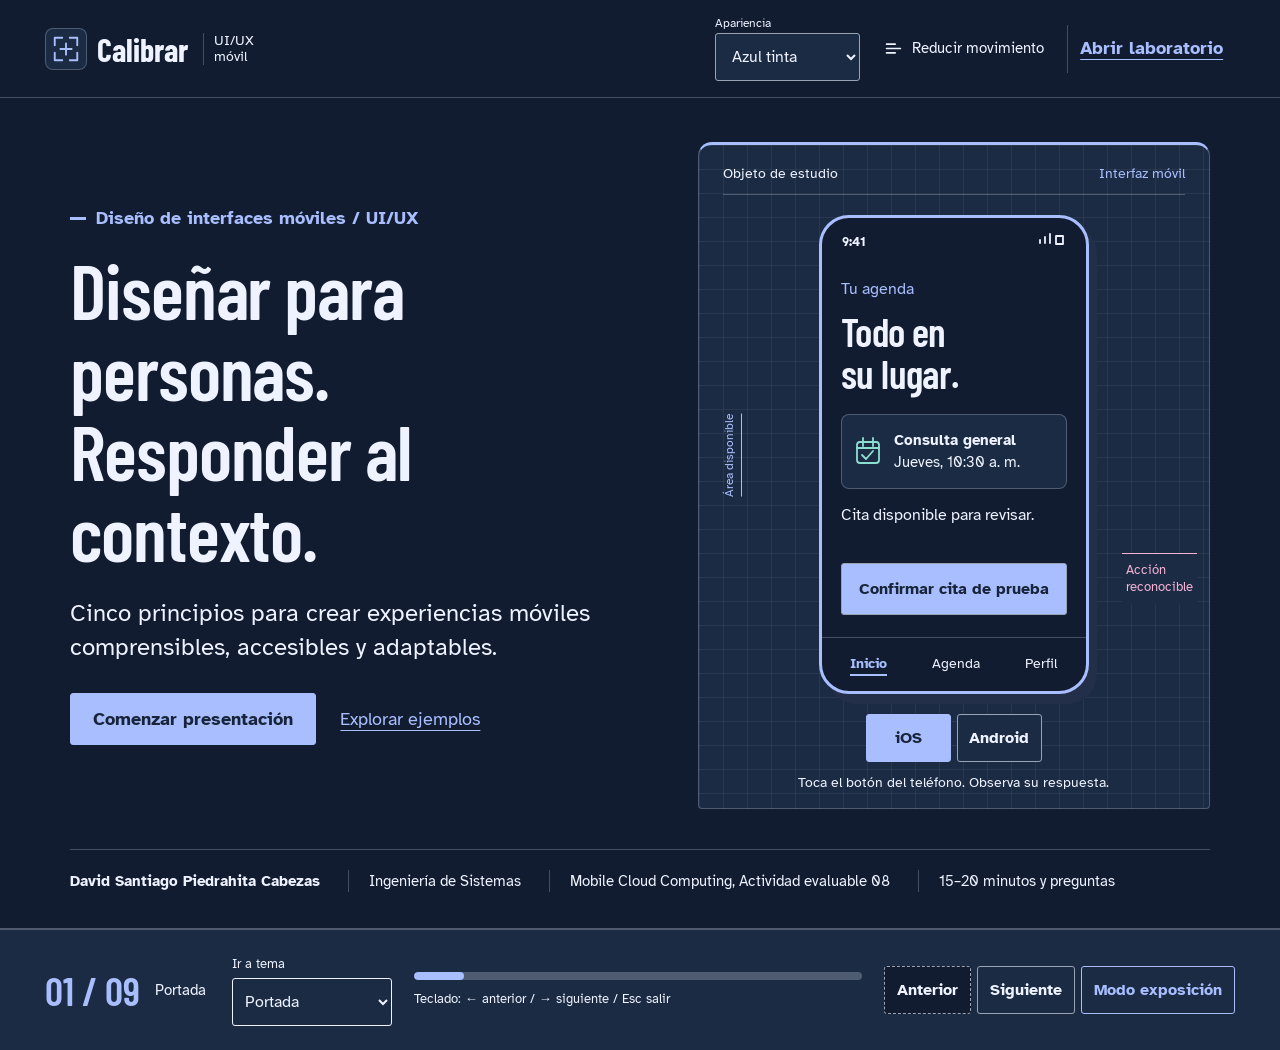
==== commit ec800424: "Add dark appearance presets and complete interactive lab flows" ====
--- a/index.html
+++ b/index.html
@@ -3,12 +3,23 @@
   <head>
     <meta charset="utf-8" />
     <meta name="viewport" content="width=device-width,initial-scale=1" />
-    <meta name="theme-color" content="#F2F5FA" />
+    <meta name="theme-color" content="#111c30" />
     <meta
       name="description"
       content="Presentación dinámica del Taller 8 sobre diseño UI/UX móvil."
     />
     <title>Calibrar — Presentación de UI/UX móvil</title>
+    <script>
+      (() => {
+        let theme = "ink";
+        try {
+          const saved = localStorage.getItem("calibrar-appearance");
+          if (["ink", "graphite", "plum", "light"].includes(saved))
+            theme = saved;
+        } catch {}
+        document.documentElement.dataset.theme = theme;
+      })();
+    </script>
     <link rel="stylesheet" href="styles.css" />
   </head>
   <body class="presentation">
@@ -23,16 +34,14 @@
       >
       <div class="header-actions">
         <div class="preferences" aria-label="Preferencias de lectura">
-          <button
-            type="button"
-            class="utility-button"
-            id="theme-toggle"
-            aria-pressed="false"
-          >
-            <svg viewBox="0 0 24 24" aria-hidden="true">
-              <circle cx="12" cy="12" r="8" />
-              <path d="M12 4v16M12 4a8 8 0 0 1 0 16Z" /></svg
-            ><span>Tema oscuro</span></button
+          <label class="theme-choice" for="theme-select"
+            ><span>Apariencia</span
+            ><select id="theme-select">
+              <option value="ink">Azul tinta</option>
+              <option value="graphite">Grafito</option>
+              <option value="plum">Ciruela</option>
+              <option value="light">Claro</option>
+            </select></label
           ><button
             type="button"
             class="utility-button"
--- a/styles.css
+++ b/styles.css
@@ -1,29 +1,35 @@
 @import url("https://fonts.googleapis.com/css2?family=Atkinson+Hyperlegible:wght@400;700&family=Barlow+Condensed:wght@600;700&display=swap");
 :root {
-  color-scheme: light;
-  --canvas: #f2f5fa;
-  --surface: #fff;
-  --ink: #18243b;
-  --action: #234bce;
-  --attention: #a72c73;
-  --positive: #006b63;
-  --on-action: #fff;
-  --line: color-mix(in srgb, var(--ink) 28%, transparent);
-  --grid: color-mix(in srgb, var(--ink) 7%, transparent);
+  color-scheme: dark;
+  --canvas: #111c30;
+  --surface: #1c2b44;
+  --ink: #eef3ff;
+  --action: #a9beff;
+  --attention: #f3b3d5;
+  --positive: #8dded2;
+  --on-action: #17243a;
+  --line: color-mix(in srgb, var(--ink) 24%, transparent);
+  --grid: color-mix(in srgb, var(--ink) 6%, transparent);
   --body: "Atkinson Hyperlegible", Arial, sans-serif;
   --display: "Barlow Condensed", "Arial Narrow", sans-serif;
 }
-@media (prefers-color-scheme: dark) {
-  :root {
-    color-scheme: dark;
-    --canvas: #19263b;
-    --surface: #24344c;
-    --ink: #f3f6fc;
-    --action: #adc1ff;
-    --attention: #ffb5d8;
-    --positive: #8ee0d3;
-    --on-action: #18243b;
-  }
+:root[data-theme="graphite"] {
+  --canvas: #202127;
+  --surface: #2b2d36;
+  --ink: #f5f4f8;
+  --action: #b4c5ff;
+  --attention: #efb8dc;
+  --positive: #9adfc6;
+  --on-action: #202127;
+}
+:root[data-theme="plum"] {
+  --canvas: #282039;
+  --surface: #362c4b;
+  --ink: #f7f1ff;
+  --action: #d1bdff;
+  --attention: #ffbfd2;
+  --positive: #9cdece;
+  --on-action: #282039;
 }
 :root[data-theme="light"] {
   color-scheme: light;
@@ -34,16 +40,6 @@
   --attention: #a72c73;
   --positive: #006b63;
   --on-action: #fff;
-}
-:root[data-theme="dark"] {
-  color-scheme: dark;
-  --canvas: #19263b;
-  --surface: #24344c;
-  --ink: #f3f6fc;
-  --action: #adc1ff;
-  --attention: #ffb5d8;
-  --positive: #8ee0d3;
-  --on-action: #18243b;
 }
 * {
   box-sizing: border-box;
@@ -1955,3 +1951,293 @@
     margin-top: 10px;
   }
 }
+
+/* Edición nocturna: superficies escalonadas y controles con estados claros. */
+.theme-choice {
+  display: flex;
+  flex-direction: column;
+  gap: 3px;
+  font-size: 0.75rem;
+  line-height: 1.2;
+}
+.theme-choice select {
+  min-width: 145px;
+  padding: 8px 30px 8px 12px;
+  font-size: 1rem;
+  border-color: var(--line);
+  background: var(--surface);
+}
+.presentation-header,
+.dash-header {
+  background: var(--canvas);
+}
+.brand svg {
+  background: var(--surface);
+  padding: 5px;
+  width: 42px;
+  height: 42px;
+  border: 1px solid var(--line);
+  border-radius: 8px;
+}
+.calibration-rig {
+  border-radius: 14px 14px 4px 4px;
+  border-top: 3px solid var(--action);
+}
+.live-device,
+.phone {
+  box-shadow: 8px 10px 0 color-mix(in srgb, var(--action) 12%, var(--canvas));
+  border-color: var(--action);
+}
+.device-appointment {
+  background: var(--surface);
+  padding: 14px 10px;
+  border: 1px solid var(--line);
+  border-radius: 8px;
+}
+.device-message {
+  min-height: 44px;
+}
+.slide-takeaway {
+  border-radius: 0 8px 8px 0;
+}
+.slide-kicker {
+  display: flex;
+  align-items: center;
+  gap: 10px;
+}
+.slide-kicker::before {
+  content: "";
+  width: 16px;
+  height: 3px;
+  background: var(--action);
+  flex-shrink: 0;
+}
+.presentation-controls {
+  border-top: 2px solid var(--line);
+}
+.progress-track {
+  border-radius: 4px;
+}
+.progress-track span {
+  border-radius: 4px;
+}
+.demo-hero {
+  position: relative;
+  border-bottom-color: var(--action);
+}
+.lab-index {
+  padding: 18px 0;
+  gap: 8px;
+}
+.lab-index a {
+  border: 1px solid var(--line);
+  border-radius: 4px;
+  padding: 8px 14px;
+  background: var(--surface);
+}
+.lab-index a:hover,
+.lab-index a[aria-current="true"] {
+  background: var(--action);
+  color: var(--on-action);
+  border-color: var(--action);
+}
+.phone-wrap {
+  border-radius: 12px 12px 3px 3px;
+  border-top: 3px solid var(--action);
+}
+.state-card {
+  border: 1px solid var(--line);
+  border-left: 4px solid var(--action);
+  border-radius: 0 12px 12px 0;
+}
+.state-card[data-current-state="error"] {
+  border-left-color: var(--attention);
+}
+.state-card[data-current-state="success"] {
+  border-left-color: var(--positive);
+}
+.state-card[data-current-state="offline"] {
+  border-left-style: dashed;
+}
+.state-icon {
+  display: grid;
+  place-items: center;
+  width: 56px;
+  height: 56px;
+  background: var(--canvas);
+  border: 1px solid var(--line);
+  border-radius: 12px;
+}
+.phone-card {
+  padding: 16px 12px;
+  background: var(--surface);
+  border: 1px solid var(--line);
+  border-radius: 8px;
+}
+.phone-card.pale {
+  background: var(--canvas);
+  border-style: dashed;
+}
+.example-form {
+  border-color: var(--line);
+  border-top: 3px solid var(--action);
+  border-radius: 3px 3px 12px 12px;
+}
+.example-form[data-complete="true"] {
+  border-top-color: var(--positive);
+}
+.example-form[data-complete="true"] #form-feedback {
+  color: var(--positive);
+}
+.check-card label:has(input:checked) {
+  background: var(--surface);
+}
+button[aria-pressed="true"]:hover:not(:disabled) {
+  color: var(--on-action);
+  border-color: var(--ink);
+}
+button.primary-link:hover:not(:disabled),
+button.device-confirm:hover:not(:disabled),
+button.phone-action:hover:not(:disabled) {
+  background: var(--ink);
+  color: var(--canvas);
+}
+button:disabled {
+  color: var(--ink);
+  background: var(--canvas);
+}
+[hidden] {
+  display: none !important;
+}
+dialog {
+  background: var(--surface);
+  color: var(--ink);
+  border: 1px solid var(--action);
+  border-radius: 12px;
+  padding: 32px;
+  max-width: min(540px, calc(100% - 32px));
+  max-height: calc(100dvh - 32px);
+  overflow: auto;
+}
+dialog::backdrop {
+  background: rgb(4 9 20 / 0.8);
+}
+dialog h2 {
+  font-size: 2.5rem;
+  line-height: 1.1;
+  margin-bottom: 24px;
+}
+dialog p {
+  font-size: 1.125rem;
+}
+.dialog-caption {
+  color: var(--action);
+  font-weight: 700;
+}
+.dialog-actions {
+  display: flex;
+  flex-wrap: wrap;
+  gap: 12px;
+  margin-top: 25px;
+}
+.dialog-actions button {
+  flex: 1;
+}
+.appointment-details {
+  border-top: 1px solid var(--line);
+  padding-top: 15px;
+  display: grid;
+  grid-template-columns: 80px 1fr;
+  gap: 12px;
+  font-size: 1.125rem;
+}
+.appointment-details dt {
+  font-weight: 700;
+  color: var(--action);
+}
+.appointment-details dd {
+  margin: 0;
+}
+#share-dialog label {
+  display: block;
+  font-weight: 700;
+  margin-bottom: 10px;
+}
+#share-link {
+  width: 100%;
+  min-height: 48px;
+  padding: 10px;
+  font-size: 1rem;
+}
+#resolve-conflict {
+  margin-top: 14px;
+}
+.phone-nav {
+  flex-wrap: wrap;
+}
+.phone-nav button {
+  background: transparent;
+  border: 0;
+  padding: 6px 10px;
+  min-width: 64px;
+  font-size: 1rem;
+}
+.phone-nav button[aria-pressed="true"] {
+  background: var(--action);
+  color: var(--on-action);
+  border-radius: 20px;
+}
+.phone-tab-panel {
+  padding: 0 20px 20px;
+  font-size: 1rem;
+}
+.phone-tab-panel h3 {
+  font-size: 1.75rem;
+}
+@media (min-width: 900px) and (max-height: 850px) {
+  .device-appointment {
+    padding: 8px 10px;
+  }
+  .device-message {
+    min-height: 40px;
+  }
+}
+@media (max-width: 650px) {
+  .preferences {
+    gap: 8px;
+  }
+  .theme-choice select {
+    min-width: 130px;
+  }
+  .utility-button {
+    max-width: 165px;
+  }
+  .header-actions {
+    align-items: end;
+  }
+  .lab-index a {
+    flex-grow: 1;
+    justify-content: center;
+  }
+  dialog {
+    padding: 24px;
+  }
+  .dialog-actions {
+    flex-direction: column;
+  }
+  .appointment-details {
+    grid-template-columns: 70px 1fr;
+    font-size: 1rem;
+  }
+}
+#fullscreen-slide[aria-pressed="true"] {
+  background: var(--action);
+  color: var(--on-action);
+}
+.theme-choice select {
+  border-color: color-mix(in srgb, var(--ink) 60%, var(--surface));
+}
+.phone-tab-panel {
+  flex: 1;
+  padding-top: 20px;
+}
